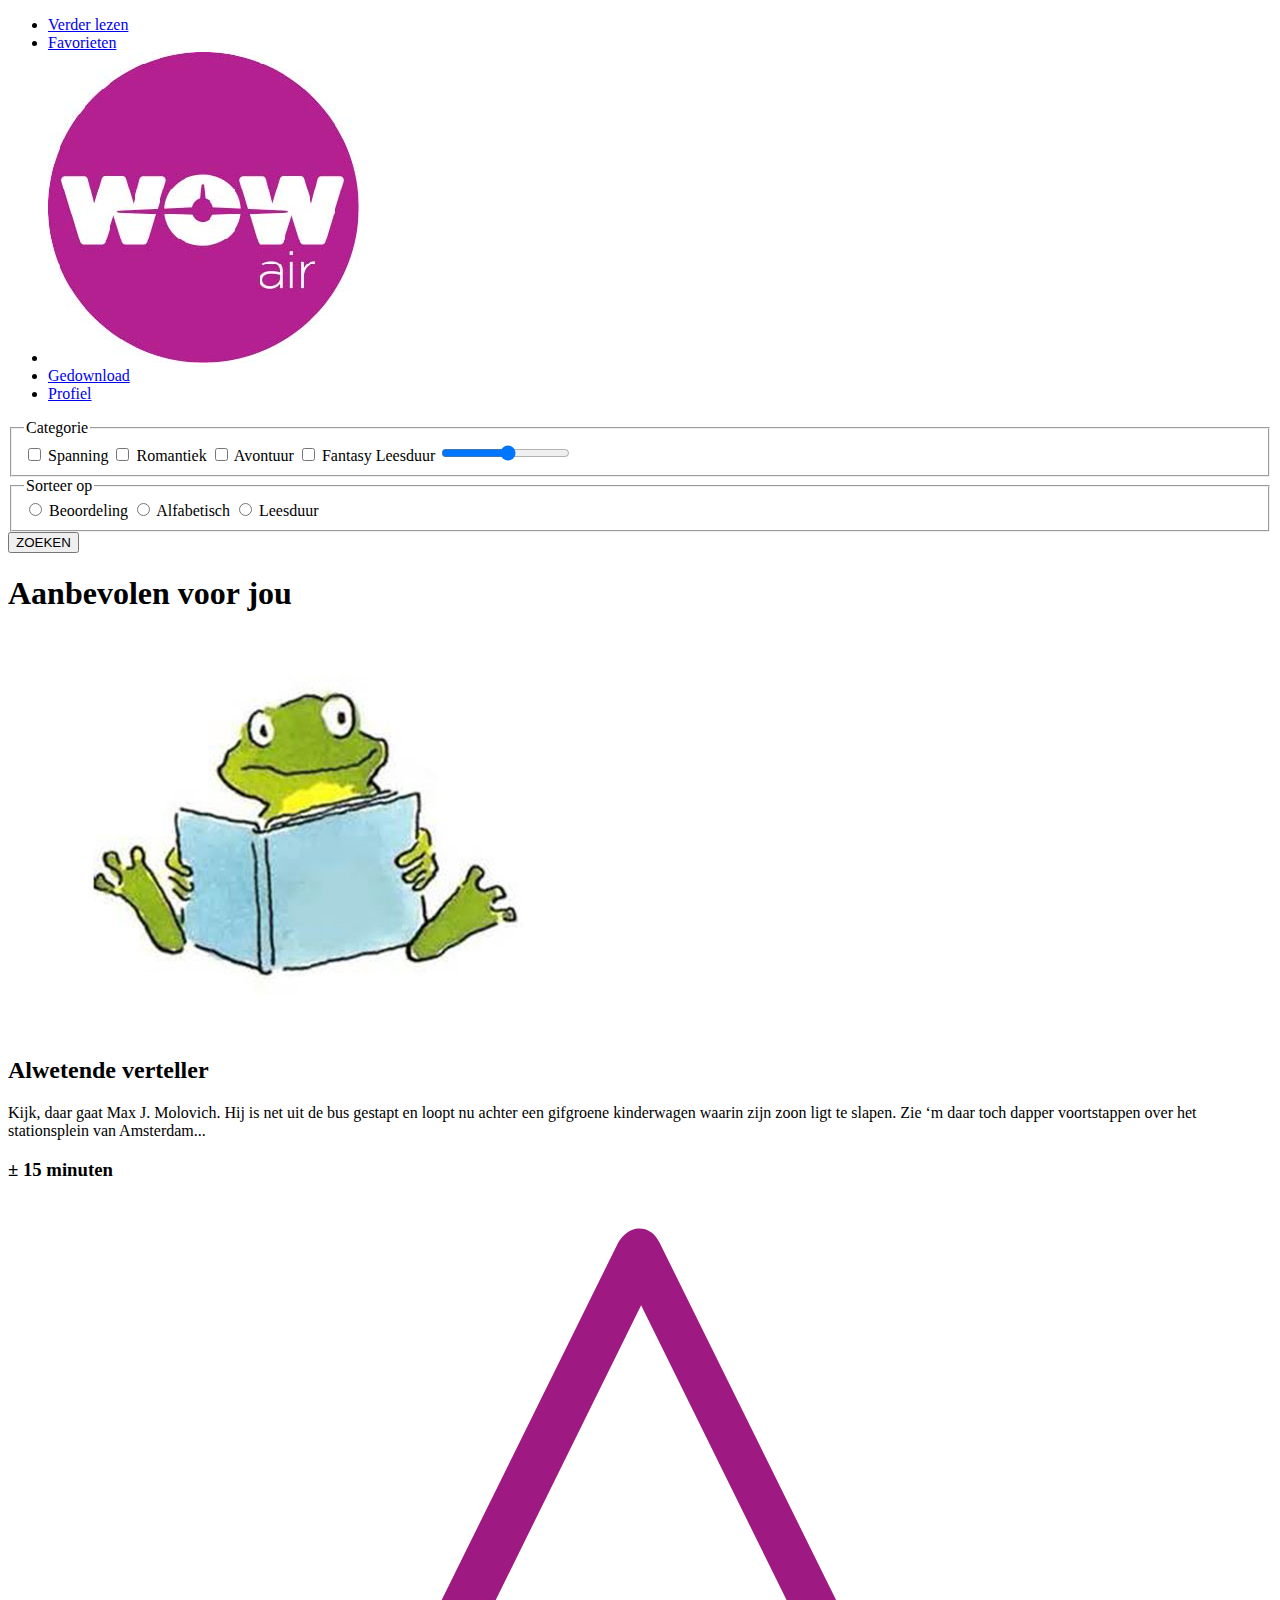
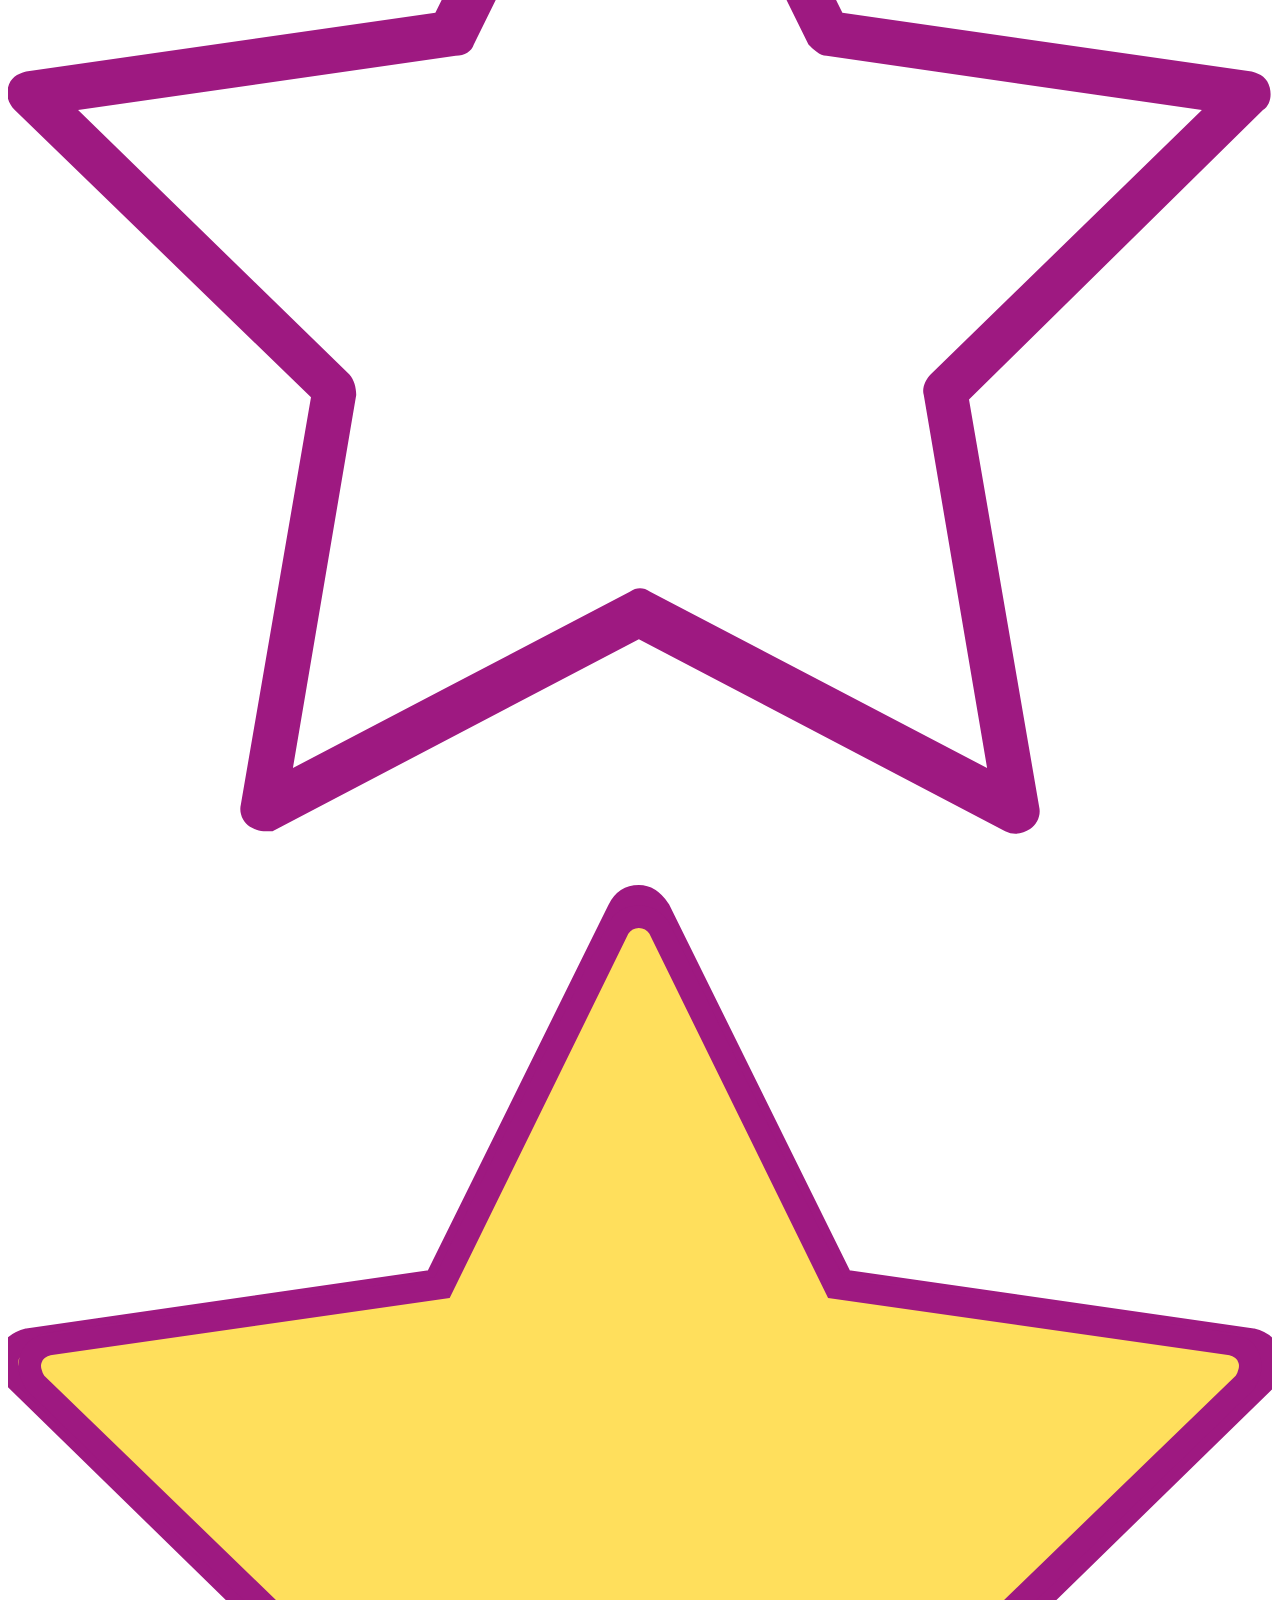
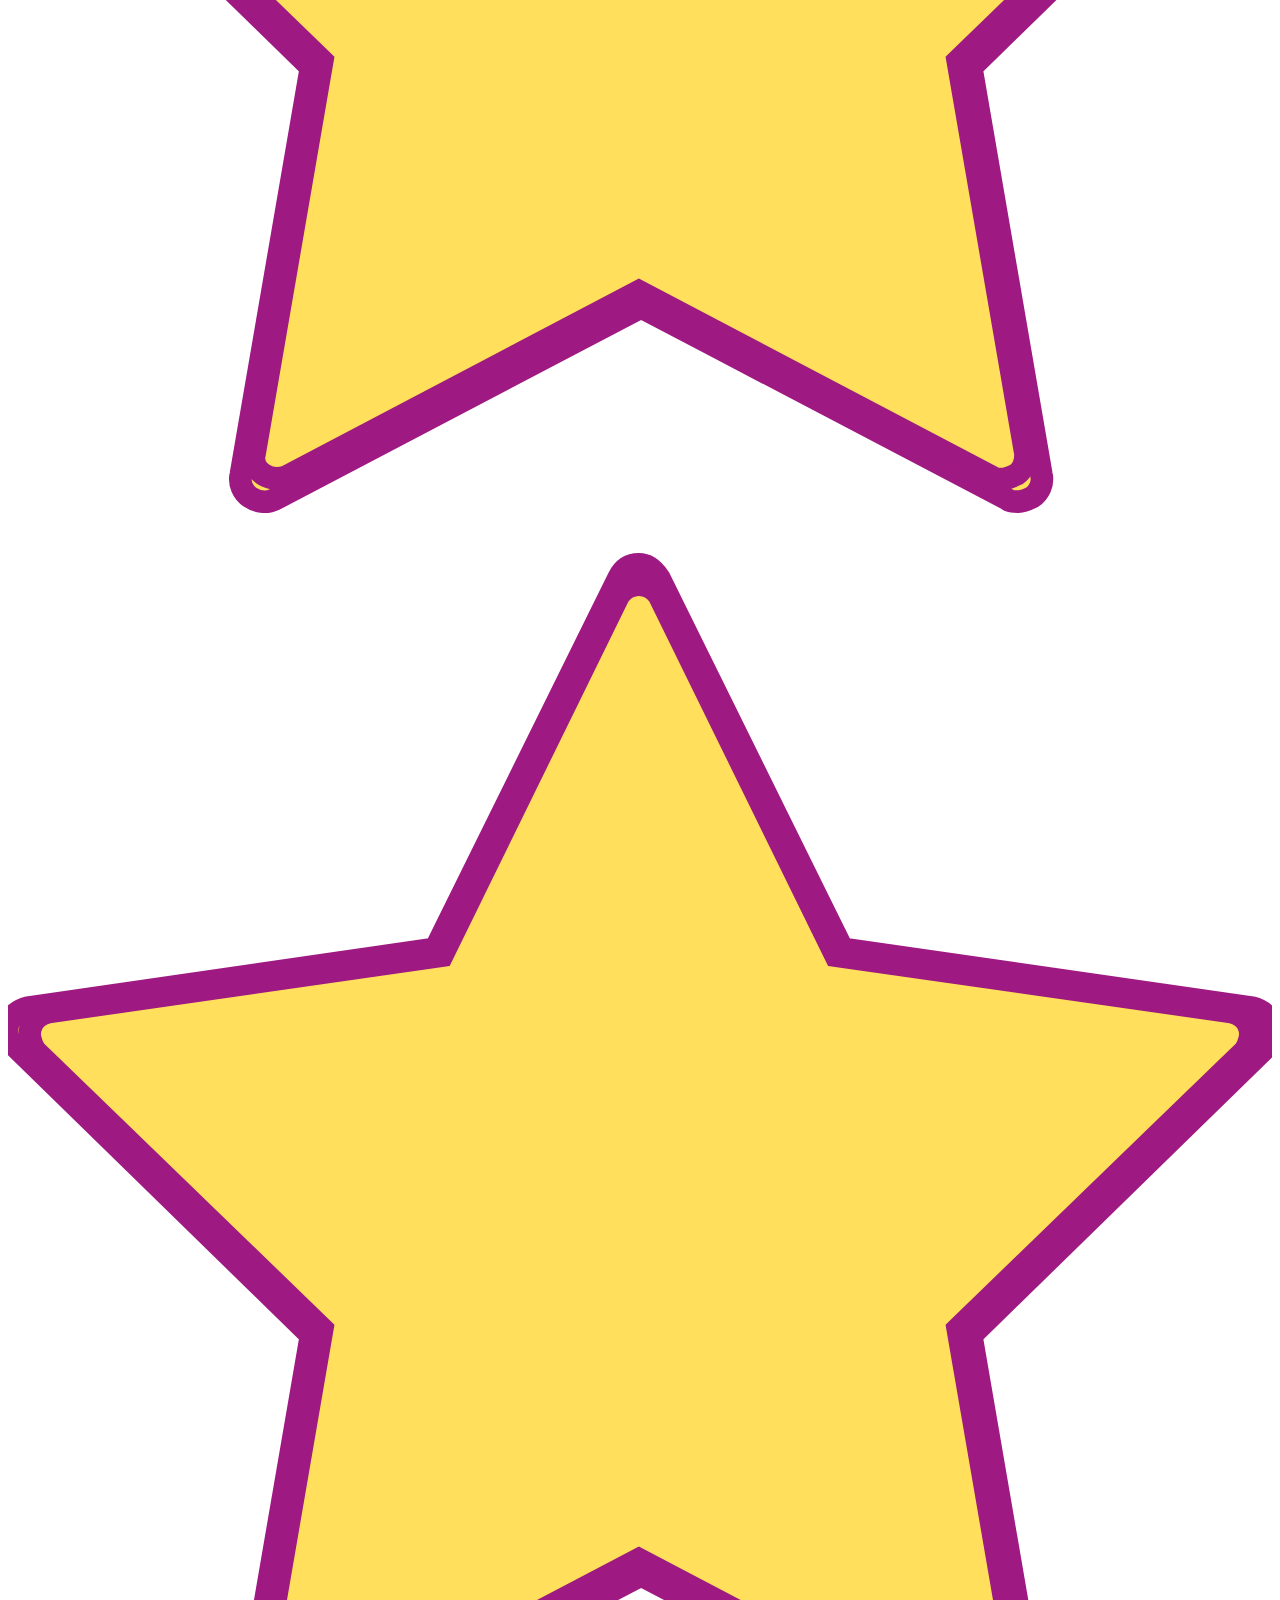
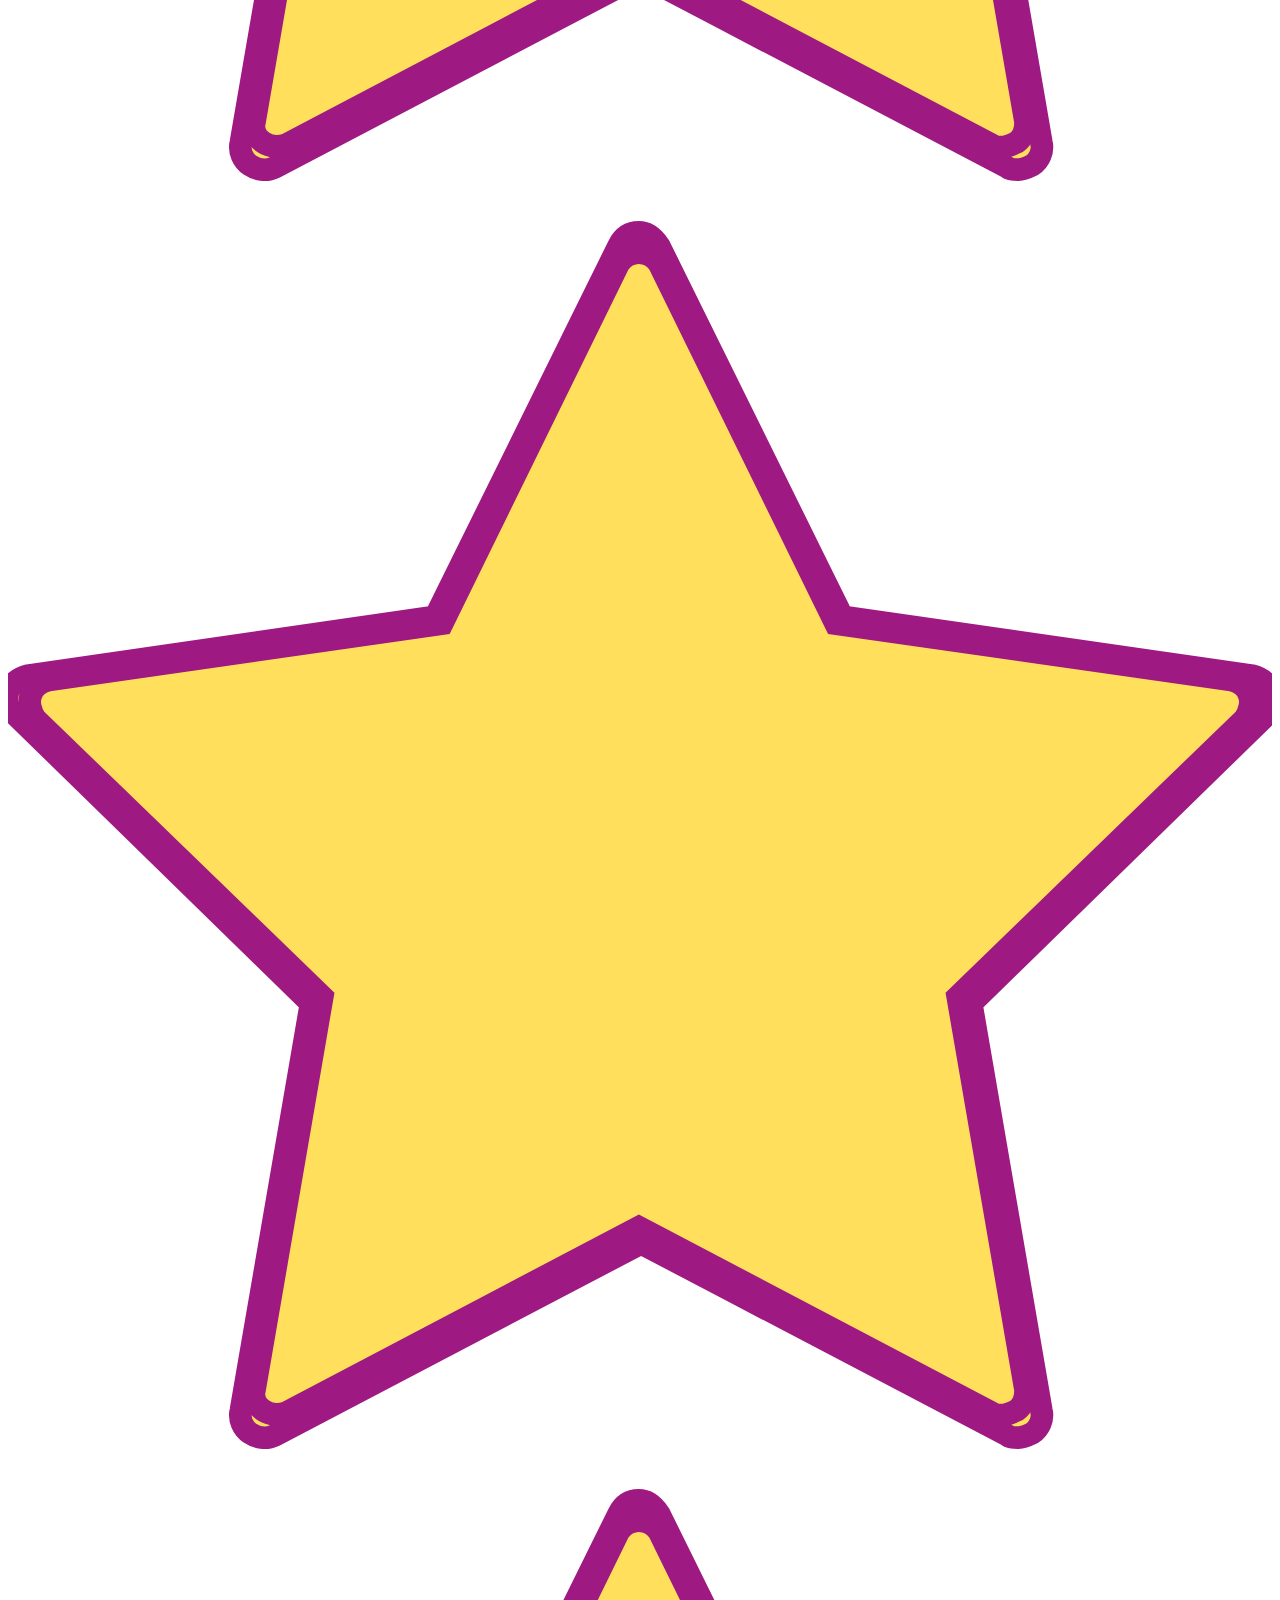
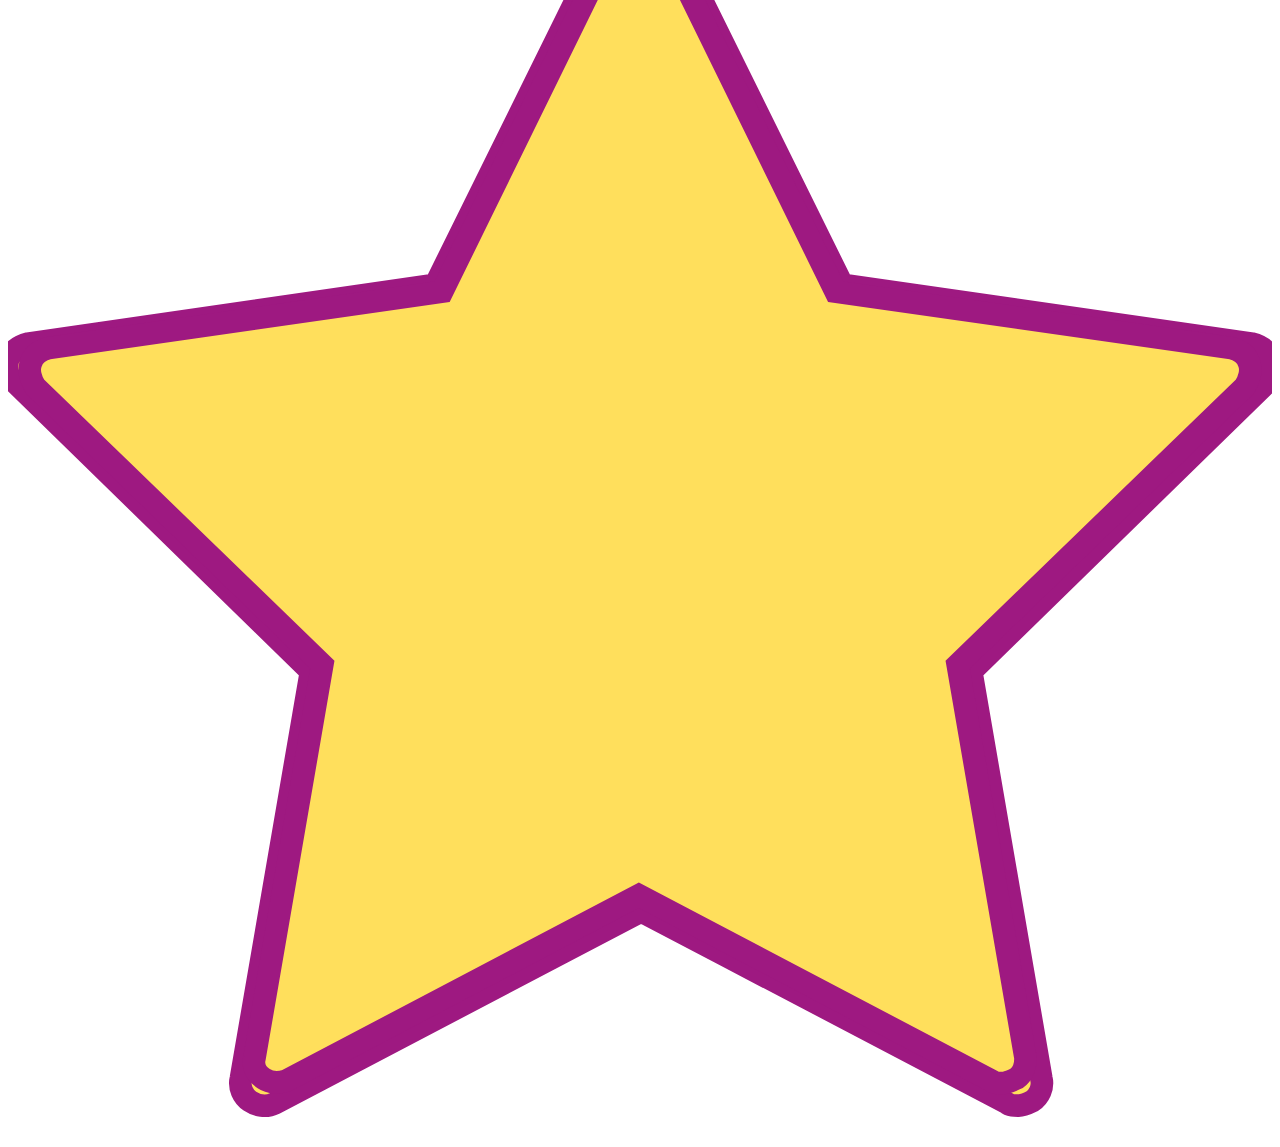
==== index.html @ f82dbcc5 "eerste versie website" ====
<!DOCTYPE html>
<html lang="en">

<head>
    <meta charset="UTF-8">
    <meta name="viewport" content="width=device-width, initial-scale=1">
    <title>Verhalen op reis</title>
    <link rel="stylesheet" href="css/style2.css" type="text/css">
</head>

<body>
    <header>
        <nav>
            <ul>

                <li>
                    <a href="#">Verder lezen</a>
                </li>
                <li>
                    <a href="#">Favorieten</a>
                </li>
                <li>
                    <a href="home.html">
                        <img id='logo' src="afbeeldingen/WOW_logo_RGB.jpg" alt="logo wow air">
                    </a>
                </li>
                <li>
                    <a href="#">Gedownload</a>
                </li>
                <li>
                    <a href="#">Profiel</a>
                </li>
            </ul>
            <!--            <form action="#" id="zoek">-->
            <!--                <input type="search" name="search">-->
            <!--                <input type="submit" value="Zoeken">-->
            <!--            </form>-->
        </nav>
    </header>

    <form action="#">
        <!--    hier moet het filterding komen-->
        <fieldset>
            <legend>Categorie</legend>
            <label for="spanning">
              <input type="checkbox" name="categorie" id="spanning" value="Spanning">
               Spanning
            </label>
            <label for="romantiek">
               <input type="checkbox" name="categorie" id="romantiek" value="Romantiek">
               Romantiek
            </label>
            <label for="avontuur">
               <input type="checkbox" name="categorie" id="avontuur" value="Avontuur">
               Avontuur
            </label>
            <label for="fantasy">
               <input type="checkbox" name="categorie" id="fantasy" value="Fantasy">
               Fantasy
            </label>
            <label for="leesduurF" id="slider">Leesduur
                  <input type="range" id="leesduurF" name="volume"
         min="3" max="30">
            </label>
            <!--           ik wil hier een sleep balkje om een tijd aan te kunnen gevenmet minimale en maximale tekst er onder-->
        </fieldset>

        <fieldset id="sorteer">
            <legend>Sorteer op</legend>

            <label for="beoordeling">
            <input type="radio" name="sorteer" id="beoordeling" value="Beoordeling">
            Beoordeling
            </label>


            <label for="alfabetisch">
            <input type="radio" name="sorteer" id="alfabetisch" value="Alfabetisch">
            Alfabetisch
            </label>


            <label for="leesduurS">
            <input type="radio" name="sorteer" id="leesduurS" value="Leesduur">
            Leesduur
            </label>


        </fieldset>
        <button type="submit">ZOEKEN</button>

    </form>

    <section>
        <h1>Aanbevolen voor jou</h1>
        <article>
            <img class="artikel" src="afbeeldingen/lezen.jpg" alt="verhaal bij tekst">
            <h2>Alwetende verteller</h2>
            <p>Kijk, daar gaat Max J. Molovich. Hij is net uit de bus gestapt en loopt nu achter een gifgroene kinderwagen waarin zijn zoon ligt te slapen. Zie ‘m daar toch dapper voortstappen over het stationsplein van Amsterdam...
            </p>
            <h3>± 15 minuten</h3>
            <img class="vijf" src="icons/star%20(2).svg" alt="lege ster">
            <img class="ster" src="icons/star%20(1).svg" alt="vol ster">
            <img class="ster" src="icons/star%20(1).svg" alt="vol ster">
            <img class="ster" src="icons/star%20(1).svg" alt="vol ster">
            <img class="ster" src="icons/star%20(1).svg" alt="vol ster">

        </article>


    </section>


</body>

</html>
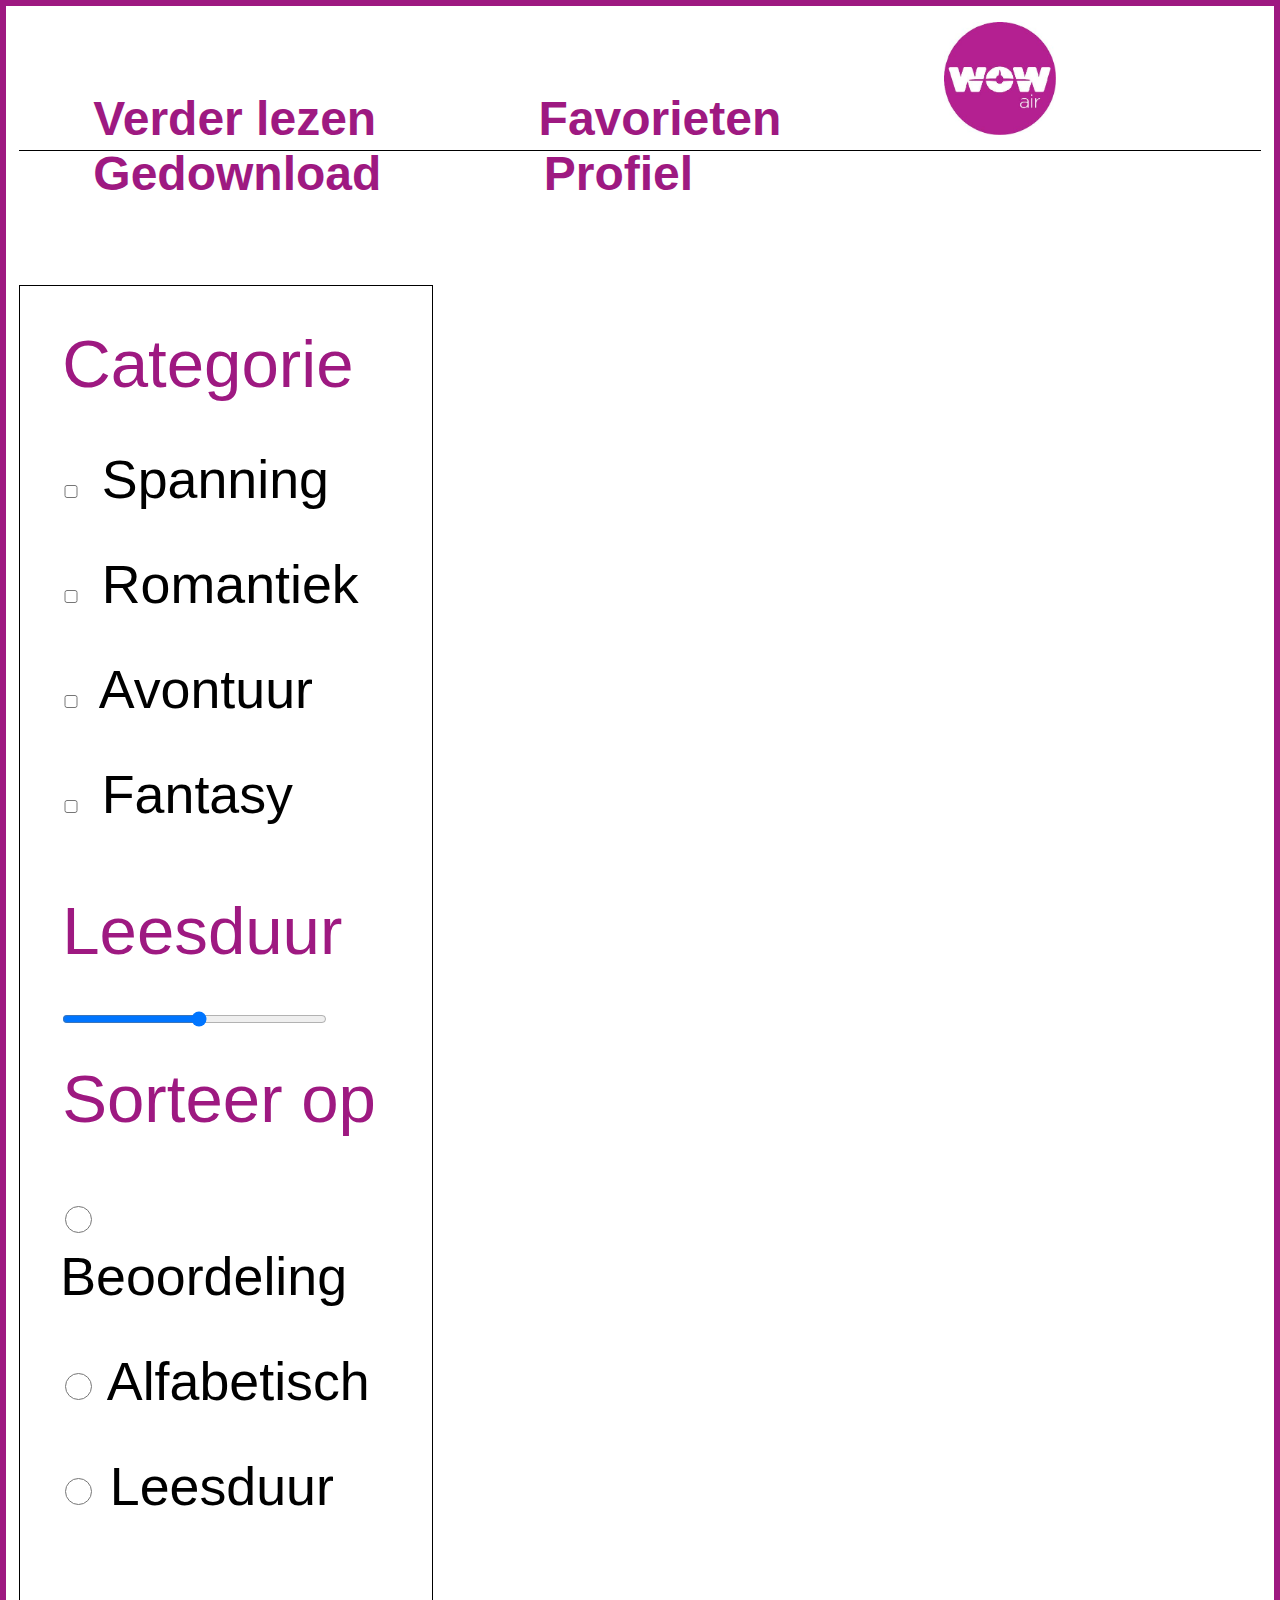
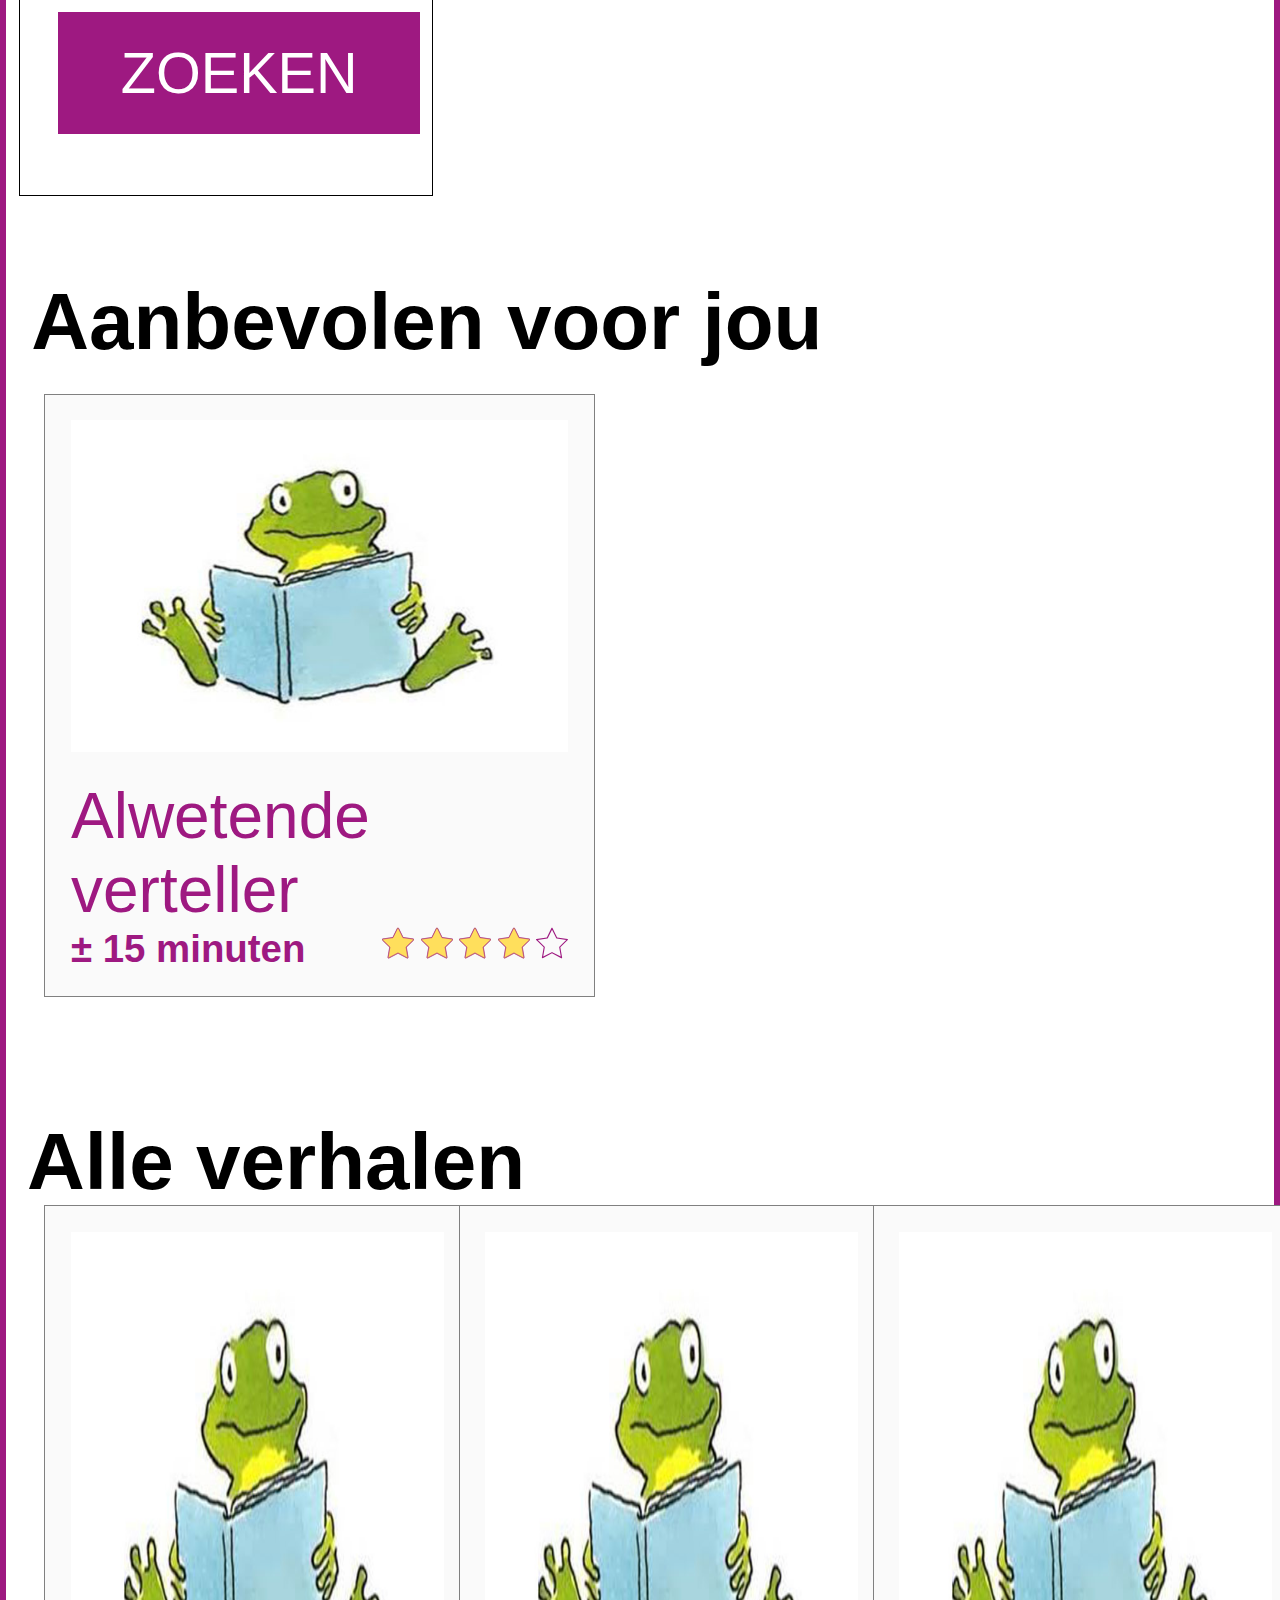
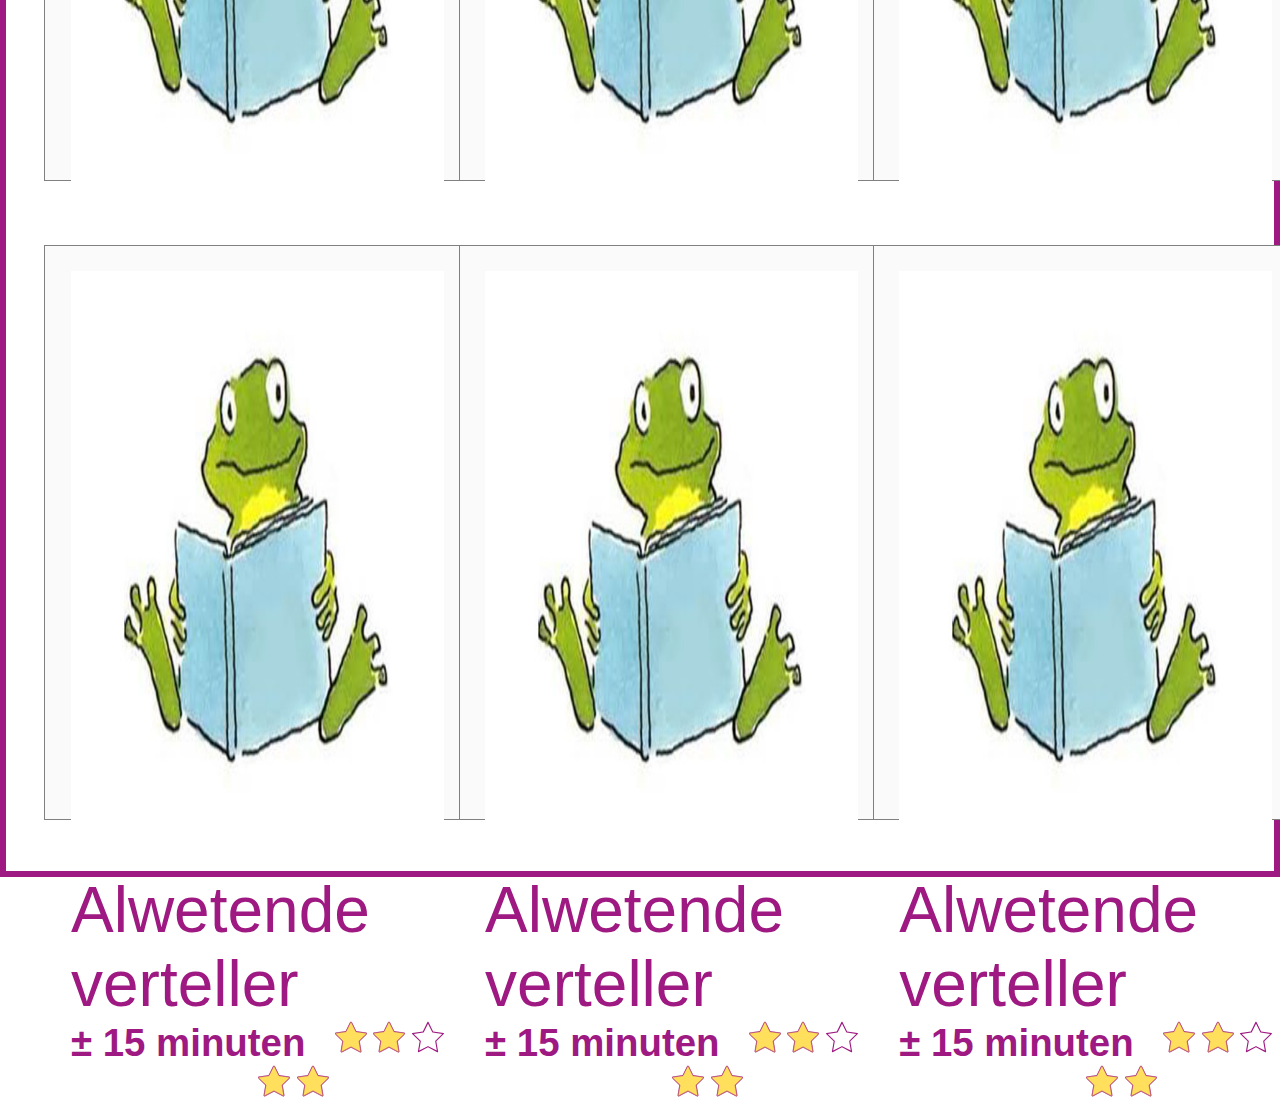
==== commit 66e06b0d: "hele css en html af" ====
--- a/index.html
+++ b/index.html
@@ -5,11 +5,12 @@
     <meta charset="UTF-8">
     <meta name="viewport" content="width=device-width, initial-scale=1">
     <title>Verhalen op reis</title>
-    <link rel="stylesheet" href="css/style2.css" type="text/css">
+    <link rel="stylesheet" href="css/style.css" type="text/css">
 </head>
 
 <body>
     <header>
+       <h1>Verhalen voor op reis</h1>
         <nav>
             <ul>
 
@@ -20,9 +21,9 @@
                     <a href="#">Favorieten</a>
                 </li>
                 <li>
-                    <a href="home.html">
+<!--                    <a href="home.html">-->
                         <img id='logo' src="afbeeldingen/WOW_logo_RGB.jpg" alt="logo wow air">
-                    </a>
+<!--                    </a>-->
                 </li>
                 <li>
                     <a href="#">Gedownload</a>
@@ -58,11 +59,13 @@
                <input type="checkbox" name="categorie" id="fantasy" value="Fantasy">
                Fantasy
             </label>
-            <label for="leesduurF" id="slider">Leesduur
+            <legend>Leesduur</legend>
+
+            <label for="leesduurF" id="slider">leesduur
                   <input type="range" id="leesduurF" name="volume"
          min="3" max="30">
             </label>
-            <!--           ik wil hier een sleep balkje om een tijd aan te kunnen gevenmet minimale en maximale tekst er onder-->
+            <!--           ik wil hier een sleep balkje om een tijd aan te kunnen geven met minimale en maximale tekst er onder-->
         </fieldset>
 
         <fieldset id="sorteer">
@@ -91,25 +94,197 @@
 
     </form>
 
-    <section>
-        <h1>Aanbevolen voor jou</h1>
-        <article>
-            <img class="artikel" src="afbeeldingen/lezen.jpg" alt="verhaal bij tekst">
-            <h2>Alwetende verteller</h2>
-            <p>Kijk, daar gaat Max J. Molovich. Hij is net uit de bus gestapt en loopt nu achter een gifgroene kinderwagen waarin zijn zoon ligt te slapen. Zie ‘m daar toch dapper voortstappen over het stationsplein van Amsterdam...
-            </p>
-            <h3>± 15 minuten</h3>
-            <img class="vijf" src="icons/star%20(2).svg" alt="lege ster">
-            <img class="ster" src="icons/star%20(1).svg" alt="vol ster">
-            <img class="ster" src="icons/star%20(1).svg" alt="vol ster">
-            <img class="ster" src="icons/star%20(1).svg" alt="vol ster">
-            <img class="ster" src="icons/star%20(1).svg" alt="vol ster">
-
+    <section id="recommended">
+        <h2>Aanbevolen voor jou</h2>
+
+        <article id="nul">
+               <a href="verhaalpagina.html">
+                <img class="artikel" src="afbeeldingen/lezen.jpg" alt="verhaal bij tekst">
+                <h3>Alwetende verteller</h3>
+
+
+            <p>Kijk, daar gaat Max J. Molovich. Hij is net uit de bus gestapt en loopt nu achter een gifgroene kinderwagen waarin zijn zoon ligt te slapen. Zie ‘m daar toch dapper voortstappen over het stationsplein van Amsterdam...</p>
+
+
+            <footer>
+                <h4>± 15 minuten</h4>
+
+                <img class="vijf" src="icons/star%20(2).svg" alt="lege ster">
+                <img class="ster" src="icons/star%20(1).svg" alt="vol ster">
+                <img class="ster" src="icons/star%20(1).svg" alt="vol ster">
+                <img class="ster" src="icons/star%20(1).svg" alt="vol ster">
+                <img class="ster" src="icons/star%20(1).svg" alt="vol ster">
+            </footer>
+            </a>
         </article>
 
 
     </section>
 
+    <main id="all-stories">
+       <h2 id="alle verhalen">Alle verhalen</h2>
+        <article id="een">
+            <img class="artikel" src="afbeeldingen/lezen.jpg" alt="verhaal bij tekst">
+                <h3>Alwetende verteller</h3>
+
+
+            <p>Kijk, daar gaat Max J. Molovich. Hij is net uit de bus gestapt en loopt nu achter een gifgroene kinderwagen waarin zijn zoon ligt te slapen. Zie ‘m daar toch dapper voortstappen over het stationsplein van Amsterdam...</p>
+
+
+            <footer>
+                <h4>± 15 minuten</h4>
+
+                <!--
+                <ul>
+                    <li><a href="">1</a></li>
+                    <li><a href="">2</a></li>
+                    <li><a href="">3</a></li>
+                    <li><a href="">4</a></li>
+                    <li><a href="">5</a></li>
+                </ul>
+                -->
+
+                <img class="vijf" src="icons/star%20(2).svg" alt="lege ster">
+                <img class="ster" src="icons/star%20(1).svg" alt="vol ster">
+                <img class="ster" src="icons/star%20(1).svg" alt="vol ster">
+                <img class="ster" src="icons/star%20(1).svg" alt="vol ster">
+                <img class="ster" src="icons/star%20(1).svg" alt="vol ster">
+            </footer>
+        </article>
+        <article id="twee">
+            <img class="artikel" src="afbeeldingen/lezen.jpg" alt="verhaal bij tekst">
+                <h3>Alwetende verteller</h3>
+
+
+            <p>Kijk, daar gaat Max J. Molovich. Hij is net uit de bus gestapt en loopt nu achter een gifgroene kinderwagen waarin zijn zoon ligt te slapen. Zie ‘m daar toch dapper voortstappen over het stationsplein van Amsterdam...</p>
+
+
+            <footer>
+                <h4>± 15 minuten</h4>
+
+                <!--
+                <ul>
+                    <li><a href="">1</a></li>
+                    <li><a href="">2</a></li>
+                    <li><a href="">3</a></li>
+                    <li><a href="">4</a></li>
+                    <li><a href="">5</a></li>
+                </ul>
+                -->
+
+                <img class="vijf" src="icons/star%20(2).svg" alt="lege ster">
+                <img class="ster" src="icons/star%20(1).svg" alt="vol ster">
+                <img class="ster" src="icons/star%20(1).svg" alt="vol ster">
+                <img class="ster" src="icons/star%20(1).svg" alt="vol ster">
+                <img class="ster" src="icons/star%20(1).svg" alt="vol ster">
+            </footer>
+        </article>
+        <article id="drie">
+            <img class="artikel" src="afbeeldingen/lezen.jpg" alt="verhaal bij tekst">
+                <h3>Alwetende verteller</h3>
+
+
+            <p>Kijk, daar gaat Max J. Molovich. Hij is net uit de bus gestapt en loopt nu achter een gifgroene kinderwagen waarin zijn zoon ligt te slapen. Zie ‘m daar toch dapper voortstappen over het stationsplein van Amsterdam...</p>
+
+
+            <footer>
+                <h4>± 15 minuten</h4>
+
+                <!--
+                <ul>
+                    <li><a href="">1</a></li>
+                    <li><a href="">2</a></li>
+                    <li><a href="">3</a></li>
+                    <li><a href="">4</a></li>
+                    <li><a href="">5</a></li>
+                </ul>
+                -->
+
+                <img class="vijf" src="icons/star%20(2).svg" alt="lege ster">
+                <img class="ster" src="icons/star%20(1).svg" alt="vol ster">
+                <img class="ster" src="icons/star%20(1).svg" alt="vol ster">
+                <img class="ster" src="icons/star%20(1).svg" alt="vol ster">
+                <img class="ster" src="icons/star%20(1).svg" alt="vol ster">
+            </footer>
+        </article>
+        <article id="vier">
+            <img class="artikel" src="afbeeldingen/lezen.jpg" alt="verhaal bij tekst">
+                <h3>Alwetende verteller</h3>
+
+
+            <p>Kijk, daar gaat Max J. Molovich. Hij is net uit de bus gestapt en loopt nu achter een gifgroene kinderwagen waarin zijn zoon ligt te slapen. Zie ‘m daar toch dapper voortstappen over het stationsplein van Amsterdam...</p>
+
+
+            <footer>
+                <h4>± 15 minuten</h4>
+
+                <!--
+                <ul>
+                    <li><a href="">1</a></li>
+                    <li><a href="">2</a></li>
+                    <li><a href="">3</a></li>
+                    <li><a href="">4</a></li>
+                    <li><a href="">5</a></li>
+                </ul>
+                -->
+
+                <img class="vijf" src="icons/star%20(2).svg" alt="lege ster">
+                <img class="ster" src="icons/star%20(1).svg" alt="vol ster">
+                <img class="ster" src="icons/star%20(1).svg" alt="vol ster">
+                <img class="ster" src="icons/star%20(1).svg" alt="vol ster">
+                <img class="ster" src="icons/star%20(1).svg" alt="vol ster">
+            </footer>
+        </article>
+        <article id="vijf">
+            <img class="artikel" src="afbeeldingen/lezen.jpg" alt="verhaal bij tekst">
+                <h3>Alwetende verteller</h3>
+
+
+            <p>Kijk, daar gaat Max J. Molovich. Hij is net uit de bus gestapt en loopt nu achter een gifgroene kinderwagen waarin zijn zoon ligt te slapen. Zie ‘m daar toch dapper voortstappen over het stationsplein van Amsterdam...</p>
+
+
+            <footer>
+                <h4>± 15 minuten</h4>
+
+                <!--
+                <ul>
+                    <li><a href="">1</a></li>
+                    <li><a href="">2</a></li>
+                    <li><a href="">3</a></li>
+                    <li><a href="">4</a></li>
+                    <li><a href="">5</a></li>
+                </ul>
+                -->
+
+                <img class="vijf" src="icons/star%20(2).svg" alt="lege ster">
+                <img class="ster" src="icons/star%20(1).svg" alt="vol ster">
+                <img class="ster" src="icons/star%20(1).svg" alt="vol ster">
+                <img class="ster" src="icons/star%20(1).svg" alt="vol ster">
+                <img class="ster" src="icons/star%20(1).svg" alt="vol ster">
+            </footer>
+        </article>
+        <article id="zes">
+            <img class="artikel" src="afbeeldingen/lezen.jpg" alt="verhaal bij tekst">
+                <h3>Alwetende verteller</h3>
+
+
+            <p>Kijk, daar gaat Max J. Molovich. Hij is net uit de bus gestapt en loopt nu achter een gifgroene kinderwagen waarin zijn zoon ligt te slapen. Zie ‘m daar toch dapper voortstappen over het stationsplein van Amsterdam...</p>
+
+
+            <footer>
+                <h4>± 15 minuten</h4>
+
+                <img class="vijf" src="icons/star%20(2).svg" alt="lege ster">
+                <img class="ster" src="icons/star%20(1).svg" alt="vol ster">
+                <img class="ster" src="icons/star%20(1).svg" alt="vol ster">
+                <img class="ster" src="icons/star%20(1).svg" alt="vol ster">
+                <img class="ster" src="icons/star%20(1).svg" alt="vol ster">
+            </footer>
+        </article>
+
+<!--        <button>Meer verhalen</button>-->
+    </main>
+
 
 </body>
 
--- a/css/style.css
+++ b/css/style.css
@@ -0,0 +1,647 @@
+body {
+    max-width: 100%;
+    margin: 0;
+    border: 6px solid #9E1981;
+    padding: 0.8em;
+    padding-top: 0;
+    font-family: sans-serif;
+    font-size: 1em;
+}
+
+/*header*/
+
+header {
+    /*    position: fixed;*/
+    width: 100%;
+    height: 2.8em;
+    border-bottom: 1px solid black;
+    padding: 0;
+    margin: 0;
+    display: flex;
+    padding-bottom: 0.5em;
+}
+
+img[alt="terug"] {
+    margin: 0.8em 0;
+    padding: 0;
+    float: right;
+    height: 1.6em;
+    width: 1em;
+}
+
+nav {
+    width: 100%;
+    font-size: 0.7em;
+}
+
+ul {
+    padding: 0;
+}
+
+li {
+    display: inline;
+    text-decoration: none;
+    margin: 2% 2% 5% 2%;
+    list-style: none;
+}
+
+a {
+    color: black;
+    text-decoration: none;
+    list-style: none;
+    padding: 0;
+}
+
+a[href="index.html"] {
+    margin-left: 0;
+    padding-left: 0;
+    width: 2em;
+}
+
+img {
+    width: 10%;
+}
+
+/*Formulier*/
+
+form {
+    width: 90%;
+    padding: 5%;
+    border: 1px solid black;
+    margin: auto;
+    margin-top: 2em;
+}
+
+fieldset {
+    /*    border: 1px solid black ;*/
+    border: none;
+    padding: 0.3em 0;
+}
+
+legend {
+    font-size: 1.3em;
+    margin-bottom: 0.3em;
+}
+
+
+[type="checkbox"] {
+    margin-right: 0.7em;
+    padding: 1em;
+}
+
+label {
+    display: block;
+    margin-bottom: 0.8em;
+    cursor: pointer;
+    font-size: 1em;
+    transition: 250ms;
+}
+
+label:hover,
+label:focus {
+    font-weight: bold;
+}
+
+input [type="range"] {
+    margin: 0.1em;
+    display: block;
+    width: 80%;
+}
+
+input#leesduurF {
+    width: 80%;
+    margin-bottom: 2em;
+}
+
+[id="slider"] {
+    font-size: 0;
+    margin-top: 1em;
+}
+
+
+button[type="submit"] {
+    font-size: 1em;
+    color: white;
+    padding: 0.4em 1em;
+    border: 0.1em solid #9E1981;
+    background: #9E1981;
+    transition: all 0.5s;
+    margin: auto;
+}
+
+button:hover,
+button:focus {
+    border: 0.1em solid #9E1981;
+    background: white;
+    color: #9E1981;
+    transition: all 500ms;
+}
+
+/*section*/
+
+article {
+    border: 1px solid grey;
+    width: 90%;
+    font-size: 1em;
+    padding: 5%;
+    margin: auto;
+    background-color: #FAFAFA;
+    margin-bottom: 1.1em;
+}
+
+h1 {
+    font-size: 0em;
+}
+
+h2 {
+    font-size: 1.2em;
+    margin-left: 0;
+    padding-right: auto;
+    font-weight: 600;
+    margin-top: 2em;
+    margin-bottom: 0.3em;
+}
+
+[id="titel"] {
+    width: 100%;
+    margin-left: 0.5em;
+    margin-top: 0.7em;
+    margin-bottom: 0.4em;
+
+}
+
+h3 {
+    font-size: 1.3em;
+    color: #9E1981;
+    margin-bottom: 0;
+    margin-top: 0.3em;
+    font-weight: 500;
+    display: block;
+}
+
+h4 {
+    margin: auto;
+    font-size: 0.8em;
+    font-family: inherit;
+    color: #9E1981;
+    width: 30%;
+    display: inline;
+}
+
+img[class="artikel"] {
+    width: 100%;
+    /*    border: 0.5px solid grey;*/
+}
+
+img[class="vijf"] {
+    float: right;
+    margin: 0 0 0.7em 0.2em;
+    width: 1em;
+}
+
+img[class="ster"] {
+    float: right;
+    margin: 0 0 0.7em 0.2em;
+    width: 1em;
+}
+
+p {
+    font-size: 0.8em;
+    margin-top: 0;
+}
+
+/*mobiel verhaal*/
+
+img[alt="mobileverhaal"] {
+    width: 80%;
+    margin: 0.9em 2em;
+}
+
+img[alt="desktopverhaal"] {
+    width: 0;
+}
+
+img[alt="tabletverhaal"] {
+    width: 0;
+}
+
+/*tablet*/
+
+@media (min-width: 30em) {
+
+    body {
+        width: auto;
+    }
+    /*    alle artikelen in een grid gooien*/
+    main {
+        width: 100%;
+        display: grid;
+        grid-template-columns: 1fr 1fr 1fr 1fr;
+        grid-template-rows: 4em 1fr 1fr 1fr;
+    }
+
+    [id="nul"] {
+        width: 45%;
+    }
+    [id="een"] {
+        grid-column: 1/3;
+        grid-row: 2/2;
+    }
+    [id="twee"] {
+        grid-column: 3/5;
+    }
+    [id="drie"] {
+        grid-column: 1/3;
+    }
+    [id="vier"] {
+        grid-column: 3/5;
+    }
+    [id="vijf"] {
+        grid-column: 1/3;
+    }
+    [id="zes"] {
+        grid-column: 3/5;
+    }
+
+    /*    algemene opmaak*/
+    header {
+        /*    position: fixed;*/
+        width: 100%;
+        height: 6.5em;
+        border-bottom: 1px solid black;
+        padding: 0;
+        padding-top: 0;
+    }
+
+    nav {
+        width: 100%;
+        height: 60%;
+        font-size: 1em;
+    }
+
+    li {
+        margin: 4%;
+    }
+
+    h2 {
+        font-size: 1.2em;
+        margin: 1%;
+        margin-top: 1em;
+        grid-column: 1/5;
+    }
+    [id="titel"] {
+        margin-left: 2em;
+    }
+
+    section > header {
+        height: 3em;
+        margin-bottom: 0.8em;
+    }
+
+    article {
+        width: 90%;
+        border: 1px solid grey;
+        font-size: 1em;
+        padding: 0.5em;
+        margin: 0.5em;
+        background-color: #FAFAFA;
+        margin-bottom: 1em;
+    }
+
+    h3 {
+        font-size: 1.2em;
+    }
+
+    h4 {
+        font-size: 0.8em;
+        margin-top: 1em;
+    }
+
+    p {
+        font-size: 0.8em;
+    }
+    /*Formulier*/
+    form {
+        font-size: 1.2em;
+        width: 45%;
+        padding: 1.2em;
+        margin: auto;
+        margin-top: 2em;
+        margin-left: 0;
+        margin-right: 0;
+        grid-column: 1/2;
+    }
+
+    fieldset {
+        border: none;
+        padding: 0.3em 0;
+    }
+
+    legend {
+        font-size: 1.4em;
+        color: #9E1981;
+        font-weight: 500;
+        margin-bottom: 0.6em;
+        margin-top: 1em;
+    }
+
+    [type="checkbox"] {
+        margin-right: 0.7em;
+        padding: 1em;
+    }
+
+    label {
+        display: block;
+        margin-bottom: 0.8em;
+        cursor: pointer;
+        font-size: 1em;
+        transition: 250ms;
+    }
+
+    label:hover,
+    label:focus {
+        font-weight: bold;
+    }
+
+    input [type="range"] {
+        margin: 0.1em;
+        display: block;
+        width: 100%;
+        margin-bottom: 2em;
+    }
+
+    [id="slider"] {
+        margin-top: 1em;
+        font-size: 0;
+    }
+
+    button[type="submit"] {
+        font-size: 1em;
+        color: white;
+        padding: 0.4em 1em;
+        border: 0.1em solid #9E1981;
+        background: #9E1981;
+        transition: all 0.5s;
+        margin: 0.8em 0 0em 0;
+    }
+
+    button:hover,
+    button:focus {
+        border: 0.1em solid #9E1981;
+        background: white;
+        color: #9E1981;
+        transition: all 500ms;
+    }
+
+    /*tablet verhaal*/
+    img[alt="mobileverhaal"] {
+        width: 0;
+    }
+    img[alt="desktopverhaal"] {
+        width: 0;
+    }
+
+    img[alt="tabletverhaal"] {
+        width: 80%;
+        margin: 0 4.5em;
+    }
+}
+
+/*screen and*/
+
+/*desktop*/
+
+@media (min-width: 900px) {
+
+    /*   poging tot een algemeen grid maken,werkt niet*/
+    /*
+    body {
+        grid-column: repeat(6 1fr);
+    }
+*/
+    /*   alle verhalen in een grid gooien*/
+    main {
+        width: 100%;
+        display: grid;
+        grid-template-columns: 1fr 1fr 1fr;
+        grid-template-rows: 9em 1fr 1fr;
+    }
+    [id="nul"] {
+        width: 40%;
+    }
+    [id="een"] {
+        grid-column: 1/1;
+        grid-row: 2/2;
+    }
+    [id="twee"] {
+        grid-column: 2/2;
+    }
+    [id="drie"] {
+        grid-column: 3/3;
+    }
+    [id="vier"] {
+        grid-column: 1/1;
+    }
+    [id="vijf"] {
+        grid-column: 2/2;
+    }
+    [id="zes"] {
+        grid-column: 3/3;
+    }
+
+
+    /*algemene opmaak*/
+    header {
+        /*    position: fixed;*/
+        width: 100%;
+        height: 8em;
+        border-bottom: 1px solid black;
+        padding: 0;
+        margin: 0;
+        display: flex;
+        padding-top: 1em;
+    }
+
+    nav {
+        width: 100%;
+        height: 80%;
+        font-size: 3em;
+        margin: 0;
+        padding-bottom: 0;
+    }
+
+    ul {
+        padding: 0;
+        margin: 0;
+        height: 100%;
+    }
+
+    li {
+        display: inline;
+        text-decoration: none;
+        margin: 6%;
+        list-style: none;
+        margin-top: 0;
+    }
+
+    a {
+        color: black;
+        text-decoration: none;
+        color: #9E1981;
+        font-weight: 800;
+        list-style: none;
+    }
+        [id="titel"] {
+        margin-left: 2em;
+    }
+
+    section > header {
+        height: 7em;
+        margin-bottom: 1em;
+    }
+    img[alt="terug"] {
+    margin: 1em ;
+    float: left;
+    height: 4em;
+    width: 3em;
+}
+
+    img {
+        height: 110%;
+        width: auto;
+    }
+
+    /*Formulier*/
+    form {
+        font-size: 1.2em;
+        width: 27%;
+        padding: 2em;
+        border: 1px solid black;
+        margin: auto;
+        margin-top: 7em;
+        margin-left: 0;
+        grid-column: 1/2;
+    }
+    [id="recommended"] {
+        grid-column: 3/6;
+    }
+
+    fieldset {
+        border: none;
+        padding: 0.3em 0;
+    }
+
+    legend {
+        font-size: 3.5em;
+        color: #9E1981;
+        font-weight: 500;
+        margin-bottom: 0.6em;
+        margin-top: 1em;
+    }
+
+    [type="checkbox"] {
+        margin-right: 0.7em;
+        padding: 1em;
+        width: 1em;
+        height: 1em;
+    }
+
+    [type="radio"] {
+        width: 2em;
+        height: 2em;
+    }
+
+    label {
+        display: block;
+        margin-bottom: 0.8em;
+        cursor: pointer;
+        font-size: 2.8em;
+        transition: 250ms;
+    }
+
+    label:hover,
+    label:focus {
+        font-weight: bold;
+    }
+
+    input [type="range"] {
+        margin: 0.1em;
+        display: block;
+        width: 8em;
+        height: 4em;
+        margin-bottom: 2em;
+    }
+
+    [id="slider"] {
+        margin-top: 1em;
+        font-size: 0;
+    }
+
+    button[type="submit"] {
+        font-size: 3em;
+        color: white;
+        padding: 0.4em 1em;
+        border: 0.1em solid #9E1981;
+        background: #9E1981;
+        transition: all 0.5s;
+        margin: 0.8em 0 0.4em 0;
+    }
+
+    button:hover,
+    button:focus {
+        border: 0.1em solid #9E1981;
+        background: white;
+        color: #9E1981;
+        transition: all 500ms;
+    }
+
+    h2 {
+        font-size: 5em;
+        margin: 1%;
+        margin-top: 1em;
+    }
+      [id="titel"] {
+        margin-left: 2em;
+        font-size: 3.5em;
+    }
+
+    [id="alle verhalen"] {
+        grid-column: 1/3;
+    }
+
+    article {
+        width: 90%;
+        border: 1px solid grey;
+        font-size: 2em;
+        padding: 0.8em;
+        margin: 0.8em;
+        background-color: #FAFAFA;
+        margin-bottom: 1.2em;
+    }
+
+    h3 {
+        font-size: 2em;
+    }
+
+    h4 {
+        font-size: 1.2em;
+        margin-top: 1em;
+    }
+
+    p {
+        font-size: 0;
+    }
+    /*desktop verhaal*/
+    img[alt="mobileverhaal"] {
+        width: 0;
+    }
+    img[alt="desktopverhaal"] {
+        width: 75%;
+        margin: 0 10%;
+    }
+
+    img[alt="tabletverhaal"] {
+        width: 0;
+
+    }
+}
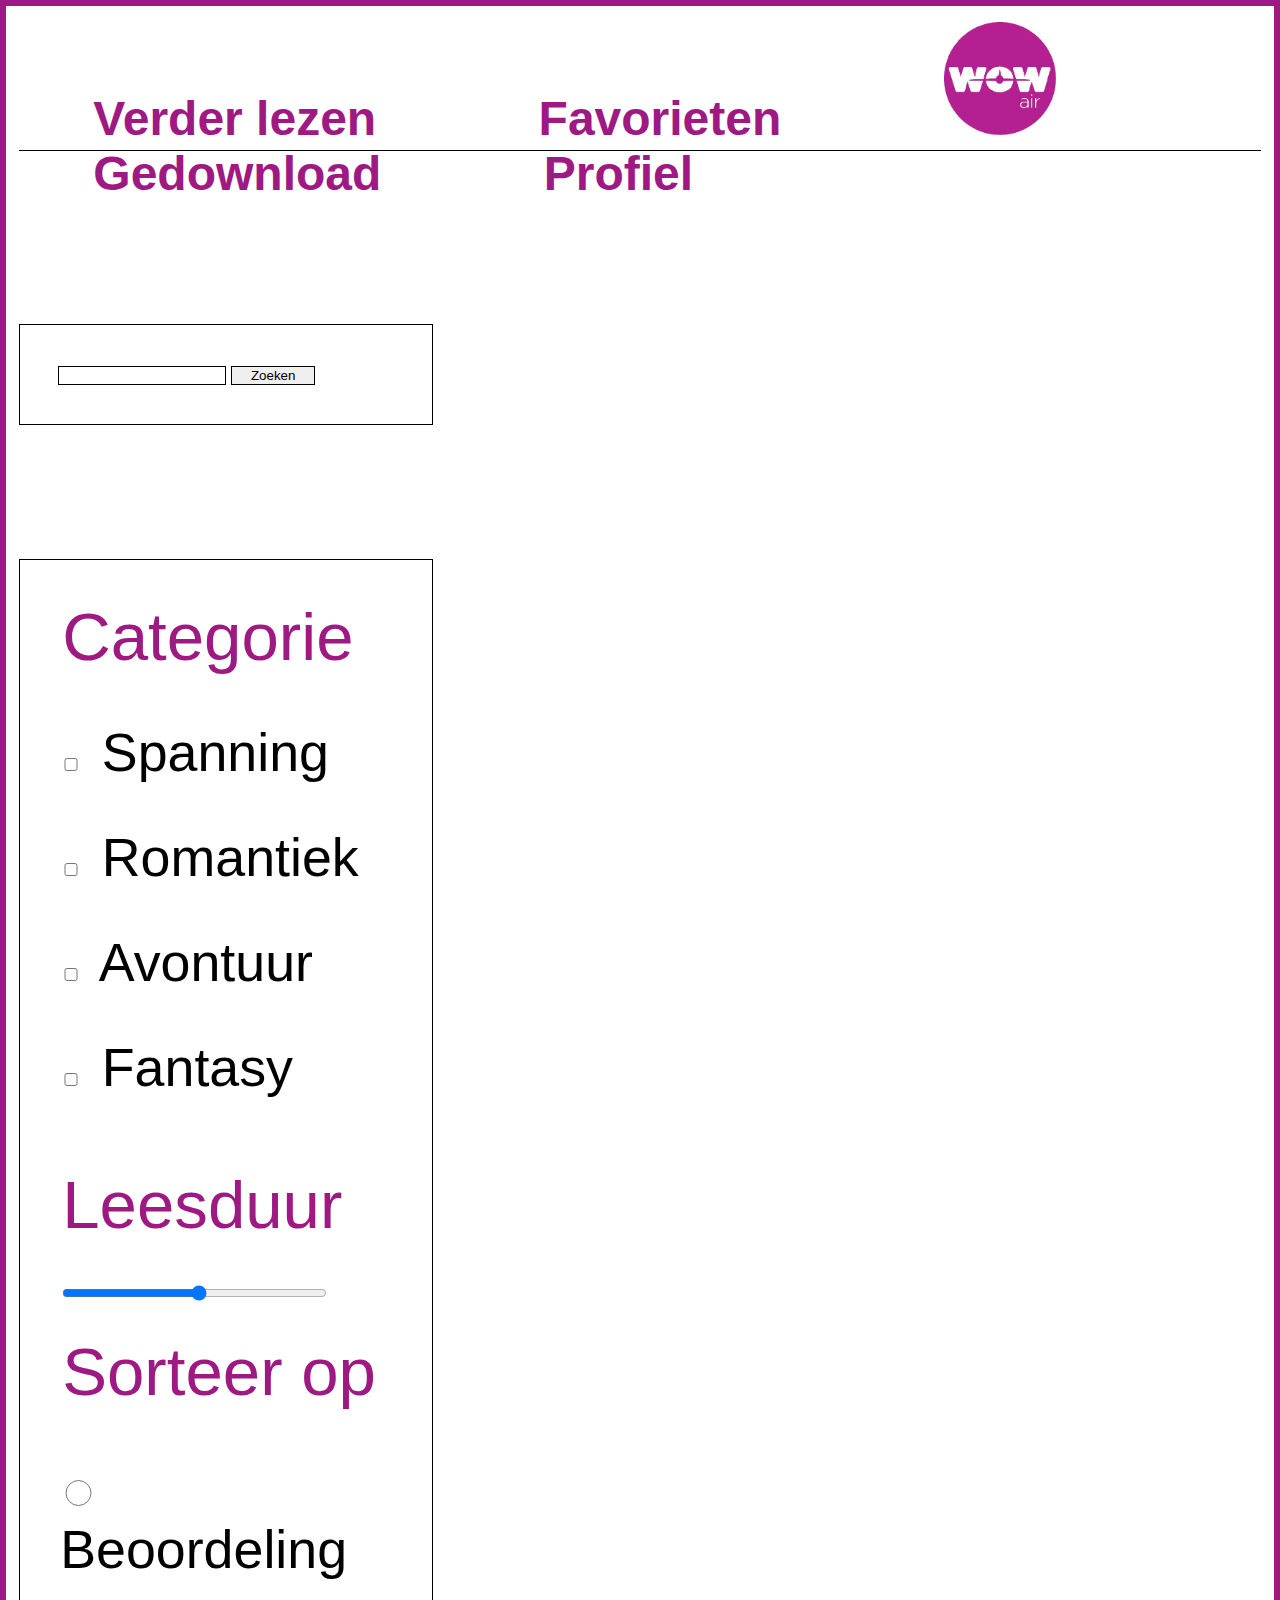
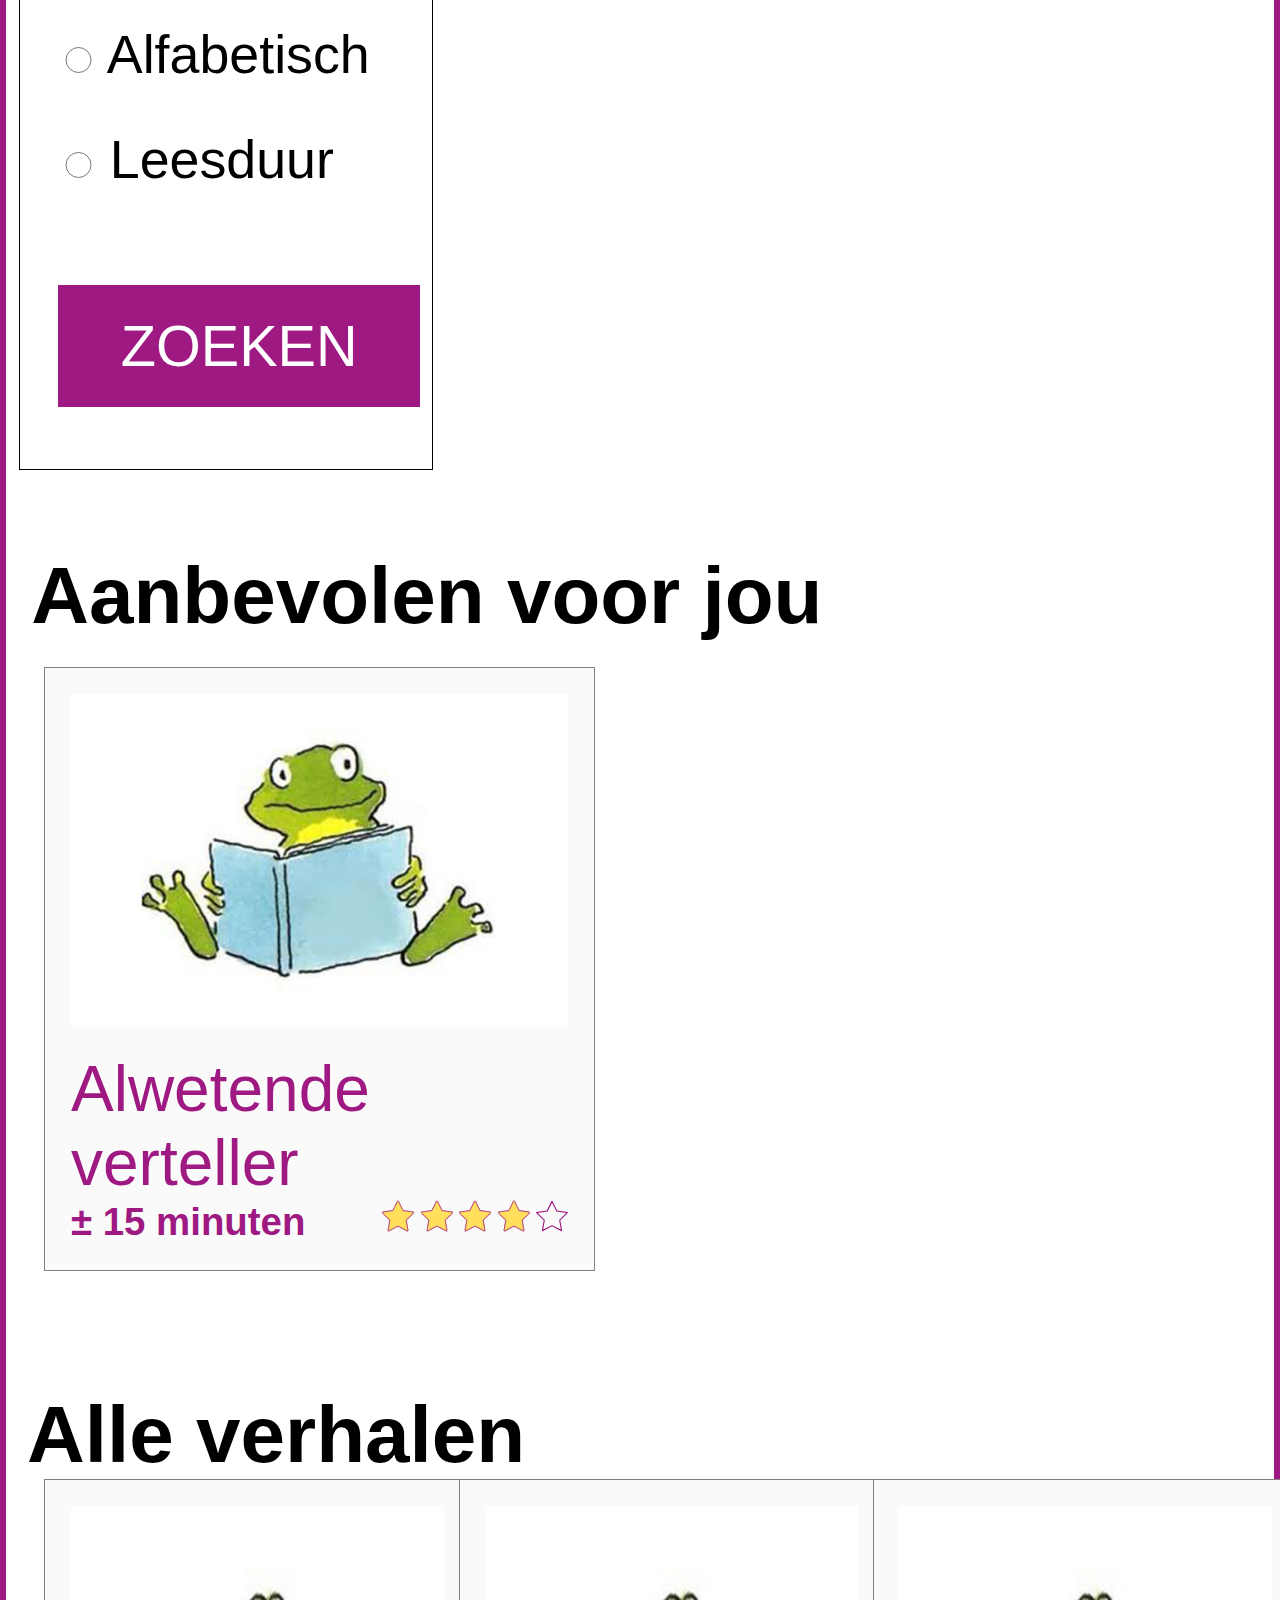
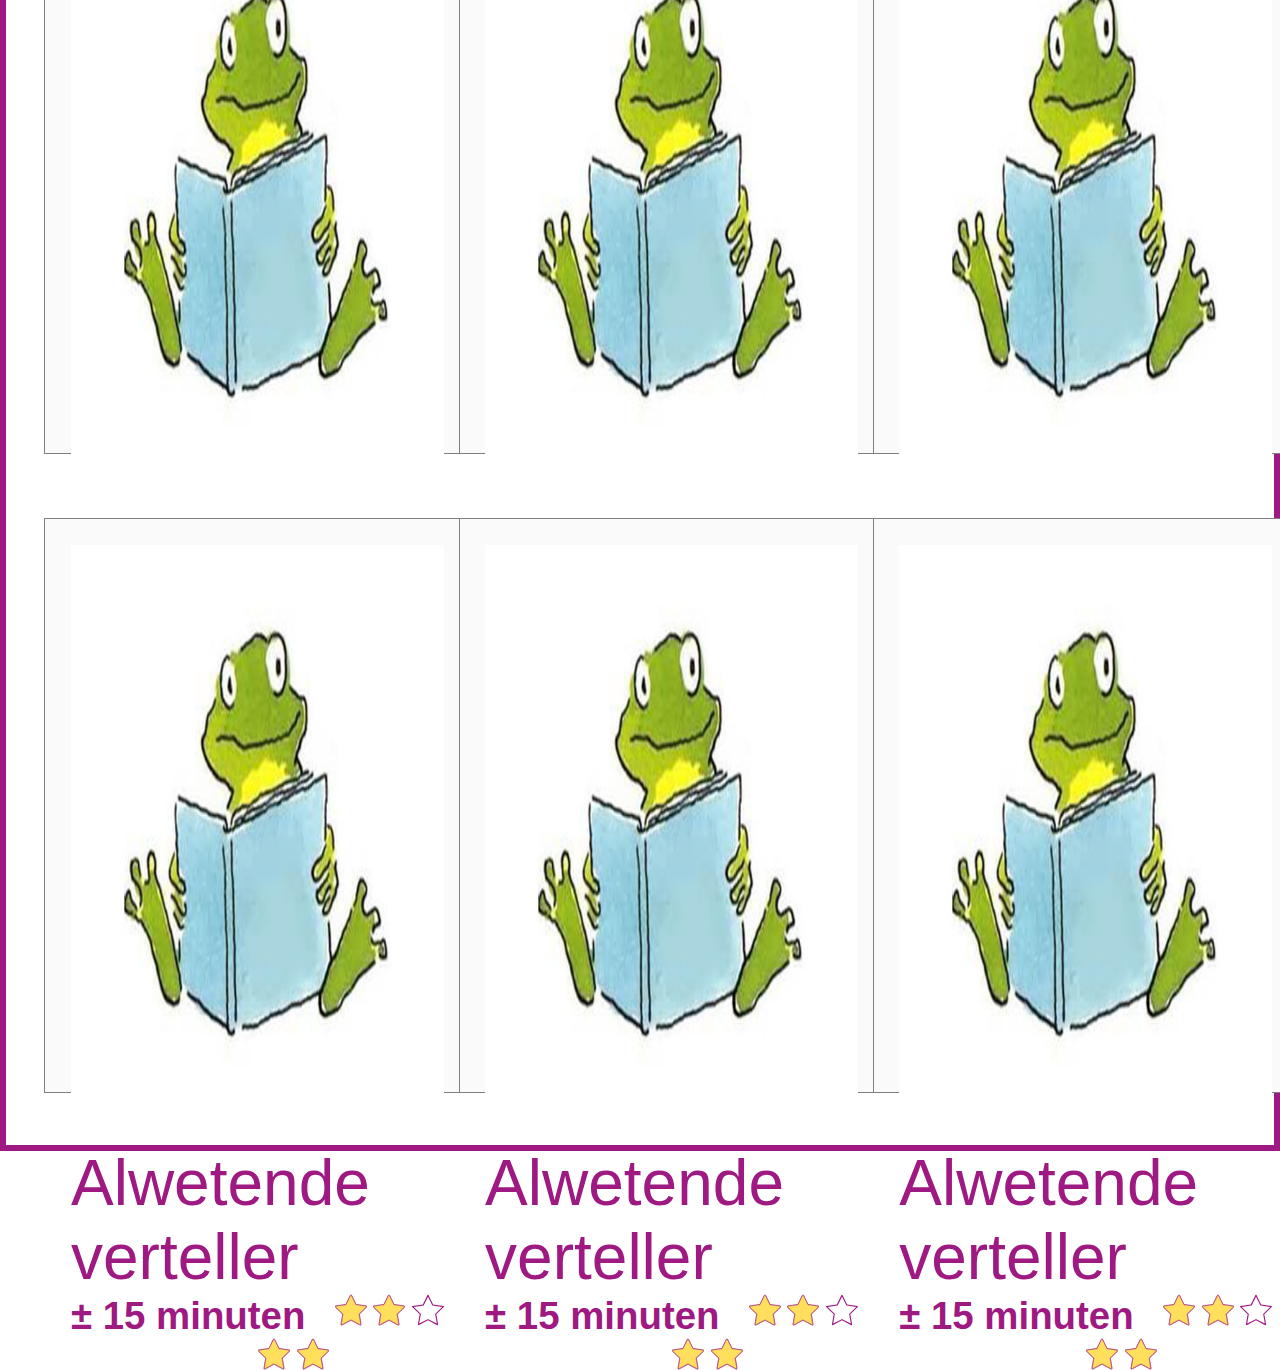
==== commit f039127e: "kleine javascript toegevoegd" ====
--- a/index.html
+++ b/index.html
@@ -6,11 +6,13 @@
     <meta name="viewport" content="width=device-width, initial-scale=1">
     <title>Verhalen op reis</title>
     <link rel="stylesheet" href="css/style.css" type="text/css">
+
 </head>
 
 <body>
+   <script src="JS/javascript.js"></script>
     <header>
-       <h1>Verhalen voor op reis</h1>
+        <h1>Verhalen voor op reis</h1>
         <nav>
             <ul>
 
@@ -21,9 +23,9 @@
                     <a href="#">Favorieten</a>
                 </li>
                 <li>
-<!--                    <a href="home.html">-->
-                        <img id='logo' src="afbeeldingen/WOW_logo_RGB.jpg" alt="logo wow air">
-<!--                    </a>-->
+                    <!--                    <a href="home.html">-->
+                    <img id='logo' src="afbeeldingen/WOW_logo_RGB.jpg" alt="logo wow air">
+                    <!--                    </a>-->
                 </li>
                 <li>
                     <a href="#">Gedownload</a>
@@ -32,13 +34,12 @@
                     <a href="#">Profiel</a>
                 </li>
             </ul>
-            <!--            <form action="#" id="zoek">-->
-            <!--                <input type="search" name="search">-->
-            <!--                <input type="submit" value="Zoeken">-->
-            <!--            </form>-->
         </nav>
     </header>
-
+      <form action="#" id="zoek">
+                <input id="zoekbalk" type="search" name="search" onfocus="changeColor()" onblur="resetColor()">
+                <input id="knop" type="submit" value="Zoeken">
+            </form>
     <form action="#">
         <!--    hier moet het filterding komen-->
         <fieldset>
@@ -98,7 +99,7 @@
         <h2>Aanbevolen voor jou</h2>
 
         <article id="nul">
-               <a href="verhaalpagina.html">
+            <a href="verhaalpagina.html">
                 <img class="artikel" src="afbeeldingen/lezen.jpg" alt="verhaal bij tekst">
                 <h3>Alwetende verteller</h3>
 
@@ -122,10 +123,10 @@
     </section>
 
     <main id="all-stories">
-       <h2 id="alle verhalen">Alle verhalen</h2>
+        <h2 id="alle verhalen">Alle verhalen</h2>
         <article id="een">
             <img class="artikel" src="afbeeldingen/lezen.jpg" alt="verhaal bij tekst">
-                <h3>Alwetende verteller</h3>
+            <h3>Alwetende verteller</h3>
 
 
             <p>Kijk, daar gaat Max J. Molovich. Hij is net uit de bus gestapt en loopt nu achter een gifgroene kinderwagen waarin zijn zoon ligt te slapen. Zie ‘m daar toch dapper voortstappen over het stationsplein van Amsterdam...</p>
@@ -153,7 +154,7 @@
         </article>
         <article id="twee">
             <img class="artikel" src="afbeeldingen/lezen.jpg" alt="verhaal bij tekst">
-                <h3>Alwetende verteller</h3>
+            <h3>Alwetende verteller</h3>
 
 
             <p>Kijk, daar gaat Max J. Molovich. Hij is net uit de bus gestapt en loopt nu achter een gifgroene kinderwagen waarin zijn zoon ligt te slapen. Zie ‘m daar toch dapper voortstappen over het stationsplein van Amsterdam...</p>
@@ -181,7 +182,7 @@
         </article>
         <article id="drie">
             <img class="artikel" src="afbeeldingen/lezen.jpg" alt="verhaal bij tekst">
-                <h3>Alwetende verteller</h3>
+            <h3>Alwetende verteller</h3>
 
 
             <p>Kijk, daar gaat Max J. Molovich. Hij is net uit de bus gestapt en loopt nu achter een gifgroene kinderwagen waarin zijn zoon ligt te slapen. Zie ‘m daar toch dapper voortstappen over het stationsplein van Amsterdam...</p>
@@ -209,7 +210,7 @@
         </article>
         <article id="vier">
             <img class="artikel" src="afbeeldingen/lezen.jpg" alt="verhaal bij tekst">
-                <h3>Alwetende verteller</h3>
+            <h3>Alwetende verteller</h3>
 
 
             <p>Kijk, daar gaat Max J. Molovich. Hij is net uit de bus gestapt en loopt nu achter een gifgroene kinderwagen waarin zijn zoon ligt te slapen. Zie ‘m daar toch dapper voortstappen over het stationsplein van Amsterdam...</p>
@@ -237,7 +238,7 @@
         </article>
         <article id="vijf">
             <img class="artikel" src="afbeeldingen/lezen.jpg" alt="verhaal bij tekst">
-                <h3>Alwetende verteller</h3>
+            <h3>Alwetende verteller</h3>
 
 
             <p>Kijk, daar gaat Max J. Molovich. Hij is net uit de bus gestapt en loopt nu achter een gifgroene kinderwagen waarin zijn zoon ligt te slapen. Zie ‘m daar toch dapper voortstappen over het stationsplein van Amsterdam...</p>
@@ -265,24 +266,24 @@
         </article>
         <article id="zes">
             <img class="artikel" src="afbeeldingen/lezen.jpg" alt="verhaal bij tekst">
-                <h3>Alwetende verteller</h3>
-
-
-            <p>Kijk, daar gaat Max J. Molovich. Hij is net uit de bus gestapt en loopt nu achter een gifgroene kinderwagen waarin zijn zoon ligt te slapen. Zie ‘m daar toch dapper voortstappen over het stationsplein van Amsterdam...</p>
-
-
-            <footer>
-                <h4>± 15 minuten</h4>
-
-                <img class="vijf" src="icons/star%20(2).svg" alt="lege ster">
-                <img class="ster" src="icons/star%20(1).svg" alt="vol ster">
-                <img class="ster" src="icons/star%20(1).svg" alt="vol ster">
-                <img class="ster" src="icons/star%20(1).svg" alt="vol ster">
-                <img class="ster" src="icons/star%20(1).svg" alt="vol ster">
-            </footer>
-        </article>
-
-<!--        <button>Meer verhalen</button>-->
+            <h3>Alwetende verteller</h3>
+
+
+            <p>Kijk, daar gaat Max J. Molovich. Hij is net uit de bus gestapt en loopt nu achter een gifgroene kinderwagen waarin zijn zoon ligt te slapen. Zie ‘m daar toch dapper voortstappen over het stationsplein van Amsterdam...</p>
+
+
+            <footer>
+                <h4>± 15 minuten</h4>
+
+                <img class="vijf" src="icons/star%20(2).svg" alt="lege ster">
+                <img class="ster" src="icons/star%20(1).svg" alt="vol ster">
+                <img class="ster" src="icons/star%20(1).svg" alt="vol ster">
+                <img class="ster" src="icons/star%20(1).svg" alt="vol ster">
+                <img class="ster" src="icons/star%20(1).svg" alt="vol ster">
+            </footer>
+        </article>
+
+        <!--        <button>Meer verhalen</button>-->
     </main>
 
 
--- a/css/style.css
+++ b/css/style.css
@@ -1,3 +1,12 @@
+.knopActive {
+    background-color: #9E1981;
+
+}
+
+.knop {
+    background-color: white;
+}
+
 body {
     max-width: 100%;
     margin: 0;
@@ -69,7 +78,19 @@
     padding: 5%;
     border: 1px solid black;
     margin: auto;
-    margin-top: 2em;
+    margin-top: 0;
+}
+form[id="zoek"]{
+    margin-top: 0.5em;
+    margin-bottom: 0;
+}
+input[type="search"]{
+    width:50%;
+    border: 1px solid black;
+}
+input[value="Zoeken"]{
+    width: 25%;
+    border: 1px solid black;
 }
 
 fieldset {
@@ -331,6 +352,10 @@
         margin-right: 0;
         grid-column: 1/2;
     }
+    form[id="zoek"]{
+    margin-top: 1em;
+    margin-bottom: 0;
+}
 
     fieldset {
         border: none;
@@ -522,6 +547,10 @@
         margin-left: 0;
         grid-column: 1/2;
     }
+    form[id="zoek"]{
+    margin-top: 9em;
+    margin-bottom: 0;
+}
     [id="recommended"] {
         grid-column: 3/6;
     }
@@ -601,7 +630,7 @@
         margin-top: 1em;
     }
       [id="titel"] {
-        margin-left: 2em;
+        margin-left: 6em;
         font-size: 3.5em;
     }
 
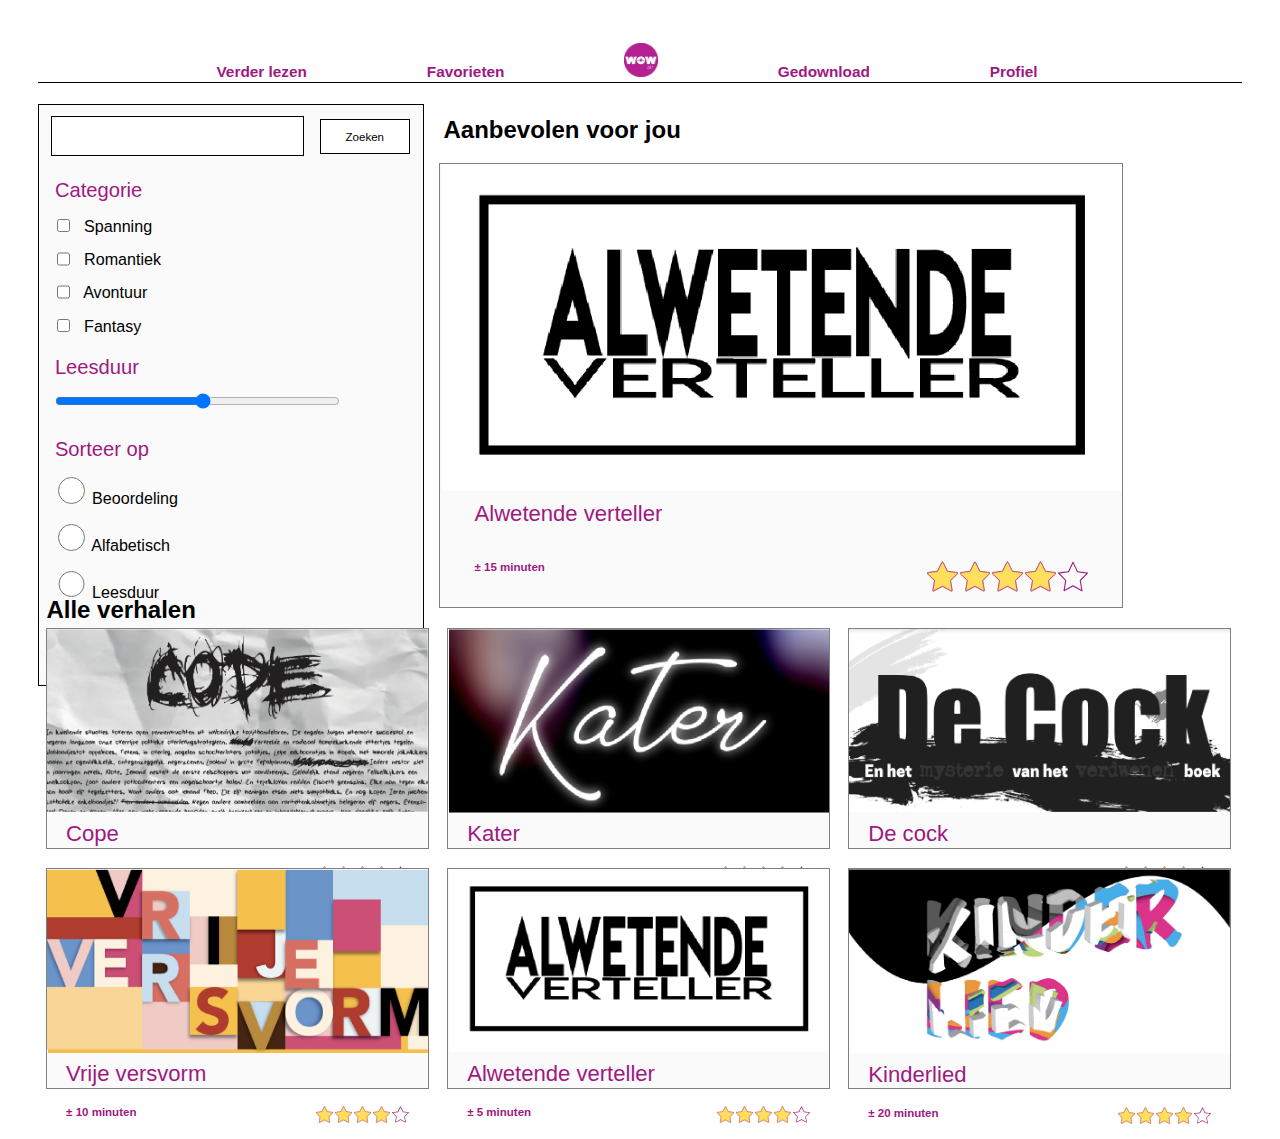
==== commit 74efadc8: "responsive" ====
--- a/index.html
+++ b/index.html
@@ -36,8 +36,10 @@
             </ul>
         </nav>
     </header>
+    <main>
+     <section id="formulier">
       <form action="#" id="zoek">
-                <input id="zoekbalk" type="search" name="search" onfocus="changeColor()" onblur="resetColor()">
+                <input id="zoekbalk" required type="search" name="search" onfocus="changeColor()" onblur="resetColor()">
                 <input id="knop" type="submit" value="Zoeken">
             </form>
     <form action="#">
@@ -94,13 +96,14 @@
         <button type="submit">ZOEKEN</button>
 
     </form>
+    </section>
 
     <section id="recommended">
         <h2>Aanbevolen voor jou</h2>
 
         <article id="nul">
             <a href="verhaalpagina.html">
-                <img class="artikel" src="afbeeldingen/lezen.jpg" alt="verhaal bij tekst">
+                <img class="artikel" src="afbeeldingen/alwetende.png" alt="verhaal bij tekst">
                 <h3>Alwetende verteller</h3>
 
 
@@ -122,10 +125,121 @@
 
     </section>
 
-    <main id="all-stories">
         <h2 id="alle verhalen">Alle verhalen</h2>
         <article id="een">
-            <img class="artikel" src="afbeeldingen/lezen.jpg" alt="verhaal bij tekst">
+            <img class="artikel" src="afbeeldingen/cope.png" alt="verhaal bij tekst">
+            <h3>Cope</h3>
+
+
+            <p>Kijk, daar gaat Max J. Molovich. Hij is net uit de bus gestapt en loopt nu achter een gifgroene kinderwagen waarin zijn zoon ligt te slapen. Zie ‘m daar toch dapper voortstappen over het stationsplein van Amsterdam...</p>
+
+
+            <footer>
+                <h4>± 10 minuten</h4>
+
+                <!--
+                <ul>
+                    <li><a href="">1</a></li>
+                    <li><a href="">2</a></li>
+                    <li><a href="">3</a></li>
+                    <li><a href="">4</a></li>
+                    <li><a href="">5</a></li>
+                </ul>
+                -->
+
+                <img class="vijf" src="icons/star%20(2).svg" alt="lege ster">
+                <img class="ster" src="icons/star%20(1).svg" alt="vol ster">
+                <img class="ster" src="icons/star%20(1).svg" alt="vol ster">
+                <img class="ster" src="icons/star%20(1).svg" alt="vol ster">
+                <img class="ster" src="icons/star%20(1).svg" alt="vol ster">
+            </footer>
+        </article>
+        <article id="twee">
+            <img class="artikel" src="afbeeldingen/kater.png" alt="verhaal bij tekst">
+            <h3>Kater</h3>
+
+
+            <p>Kijk, daar gaat Max J. Molovich. Hij is net uit de bus gestapt en loopt nu achter een gifgroene kinderwagen waarin zijn zoon ligt te slapen. Zie ‘m daar toch dapper voortstappen over het stationsplein van Amsterdam...</p>
+
+
+            <footer>
+                <h4>± 15 minuten</h4>
+
+                <!--
+                <ul>
+                    <li><a href="">1</a></li>
+                    <li><a href="">2</a></li>
+                    <li><a href="">3</a></li>
+                    <li><a href="">4</a></li>
+                    <li><a href="">5</a></li>
+                </ul>
+                -->
+
+                <img class="vijf" src="icons/star%20(2).svg" alt="lege ster">
+                <img class="ster" src="icons/star%20(1).svg" alt="vol ster">
+                <img class="ster" src="icons/star%20(1).svg" alt="vol ster">
+                <img class="ster" src="icons/star%20(1).svg" alt="vol ster">
+                <img class="ster" src="icons/star%20(1).svg" alt="vol ster">
+            </footer>
+        </article>
+        <article id="drie">
+            <img class="artikel" src="afbeeldingen/cock.png" alt="verhaal bij tekst">
+            <h3>De cock</h3>
+
+
+            <p>Kijk, daar gaat Max J. Molovich. Hij is net uit de bus gestapt en loopt nu achter een gifgroene kinderwagen waarin zijn zoon ligt te slapen. Zie ‘m daar toch dapper voortstappen over het stationsplein van Amsterdam...</p>
+
+
+            <footer>
+                <h4>± 30 minuten</h4>
+
+                <!--
+                <ul>
+                    <li><a href="">1</a></li>
+                    <li><a href="">2</a></li>
+                    <li><a href="">3</a></li>
+                    <li><a href="">4</a></li>
+                    <li><a href="">5</a></li>
+                </ul>
+                -->
+
+                <img class="vijf" src="icons/star%20(2).svg" alt="lege ster">
+                <img class="ster" src="icons/star%20(1).svg" alt="vol ster">
+                <img class="ster" src="icons/star%20(1).svg" alt="vol ster">
+                <img class="ster" src="icons/star%20(1).svg" alt="vol ster">
+                <img class="ster" src="icons/star%20(1).svg" alt="vol ster">
+            </footer>
+        </article>
+        <article id="vier">
+            <img class="artikel" src="afbeeldingen/versvorm.png" alt="verhaal bij tekst">
+            <h3>Vrije versvorm</h3>
+
+
+            <p>Kijk, daar gaat Max J. Molovich. Hij is net uit de bus gestapt en loopt nu achter een gifgroene kinderwagen waarin zijn zoon ligt te slapen. Zie ‘m daar toch dapper voortstappen over het stationsplein van Amsterdam...</p>
+
+
+            <footer>
+                <h4>± 10 minuten</h4>
+
+                <!--
+                <ul>
+                    <li><a href="">1</a></li>
+                    <li><a href="">2</a></li>
+                    <li><a href="">3</a></li>
+                    <li><a href="">4</a></li>
+                    <li><a href="">5</a></li>
+                </ul>
+                -->
+
+                <img class="vijf" src="icons/star%20(2).svg" alt="lege ster">
+                <img class="ster" src="icons/star%20(1).svg" alt="vol ster">
+                <img class="ster" src="icons/star%20(1).svg" alt="vol ster">
+                <img class="ster" src="icons/star%20(1).svg" alt="vol ster">
+                <img class="ster" src="icons/star%20(1).svg" alt="vol ster">
+            </footer>
+        </article>
+        <article id="vijf">
+            <img class="artikel" src="afbeeldingen/alwetende.png" alt="verhaal bij tekst">
             <h3>Alwetende verteller</h3>
 
 
@@ -133,119 +247,7 @@
 
 
             <footer>
-                <h4>± 15 minuten</h4>
-
-                <!--
-                <ul>
-                    <li><a href="">1</a></li>
-                    <li><a href="">2</a></li>
-                    <li><a href="">3</a></li>
-                    <li><a href="">4</a></li>
-                    <li><a href="">5</a></li>
-                </ul>
-                -->
-
-                <img class="vijf" src="icons/star%20(2).svg" alt="lege ster">
-                <img class="ster" src="icons/star%20(1).svg" alt="vol ster">
-                <img class="ster" src="icons/star%20(1).svg" alt="vol ster">
-                <img class="ster" src="icons/star%20(1).svg" alt="vol ster">
-                <img class="ster" src="icons/star%20(1).svg" alt="vol ster">
-            </footer>
-        </article>
-        <article id="twee">
-            <img class="artikel" src="afbeeldingen/lezen.jpg" alt="verhaal bij tekst">
-            <h3>Alwetende verteller</h3>
-
-
-            <p>Kijk, daar gaat Max J. Molovich. Hij is net uit de bus gestapt en loopt nu achter een gifgroene kinderwagen waarin zijn zoon ligt te slapen. Zie ‘m daar toch dapper voortstappen over het stationsplein van Amsterdam...</p>
-
-
-            <footer>
-                <h4>± 15 minuten</h4>
-
-                <!--
-                <ul>
-                    <li><a href="">1</a></li>
-                    <li><a href="">2</a></li>
-                    <li><a href="">3</a></li>
-                    <li><a href="">4</a></li>
-                    <li><a href="">5</a></li>
-                </ul>
-                -->
-
-                <img class="vijf" src="icons/star%20(2).svg" alt="lege ster">
-                <img class="ster" src="icons/star%20(1).svg" alt="vol ster">
-                <img class="ster" src="icons/star%20(1).svg" alt="vol ster">
-                <img class="ster" src="icons/star%20(1).svg" alt="vol ster">
-                <img class="ster" src="icons/star%20(1).svg" alt="vol ster">
-            </footer>
-        </article>
-        <article id="drie">
-            <img class="artikel" src="afbeeldingen/lezen.jpg" alt="verhaal bij tekst">
-            <h3>Alwetende verteller</h3>
-
-
-            <p>Kijk, daar gaat Max J. Molovich. Hij is net uit de bus gestapt en loopt nu achter een gifgroene kinderwagen waarin zijn zoon ligt te slapen. Zie ‘m daar toch dapper voortstappen over het stationsplein van Amsterdam...</p>
-
-
-            <footer>
-                <h4>± 15 minuten</h4>
-
-                <!--
-                <ul>
-                    <li><a href="">1</a></li>
-                    <li><a href="">2</a></li>
-                    <li><a href="">3</a></li>
-                    <li><a href="">4</a></li>
-                    <li><a href="">5</a></li>
-                </ul>
-                -->
-
-                <img class="vijf" src="icons/star%20(2).svg" alt="lege ster">
-                <img class="ster" src="icons/star%20(1).svg" alt="vol ster">
-                <img class="ster" src="icons/star%20(1).svg" alt="vol ster">
-                <img class="ster" src="icons/star%20(1).svg" alt="vol ster">
-                <img class="ster" src="icons/star%20(1).svg" alt="vol ster">
-            </footer>
-        </article>
-        <article id="vier">
-            <img class="artikel" src="afbeeldingen/lezen.jpg" alt="verhaal bij tekst">
-            <h3>Alwetende verteller</h3>
-
-
-            <p>Kijk, daar gaat Max J. Molovich. Hij is net uit de bus gestapt en loopt nu achter een gifgroene kinderwagen waarin zijn zoon ligt te slapen. Zie ‘m daar toch dapper voortstappen over het stationsplein van Amsterdam...</p>
-
-
-            <footer>
-                <h4>± 15 minuten</h4>
-
-                <!--
-                <ul>
-                    <li><a href="">1</a></li>
-                    <li><a href="">2</a></li>
-                    <li><a href="">3</a></li>
-                    <li><a href="">4</a></li>
-                    <li><a href="">5</a></li>
-                </ul>
-                -->
-
-                <img class="vijf" src="icons/star%20(2).svg" alt="lege ster">
-                <img class="ster" src="icons/star%20(1).svg" alt="vol ster">
-                <img class="ster" src="icons/star%20(1).svg" alt="vol ster">
-                <img class="ster" src="icons/star%20(1).svg" alt="vol ster">
-                <img class="ster" src="icons/star%20(1).svg" alt="vol ster">
-            </footer>
-        </article>
-        <article id="vijf">
-            <img class="artikel" src="afbeeldingen/lezen.jpg" alt="verhaal bij tekst">
-            <h3>Alwetende verteller</h3>
-
-
-            <p>Kijk, daar gaat Max J. Molovich. Hij is net uit de bus gestapt en loopt nu achter een gifgroene kinderwagen waarin zijn zoon ligt te slapen. Zie ‘m daar toch dapper voortstappen over het stationsplein van Amsterdam...</p>
-
-
-            <footer>
-                <h4>± 15 minuten</h4>
+                <h4>± 5 minuten</h4>
 
                 <!--
                 <ul>
@@ -265,15 +267,15 @@
             </footer>
         </article>
         <article id="zes">
-            <img class="artikel" src="afbeeldingen/lezen.jpg" alt="verhaal bij tekst">
-            <h3>Alwetende verteller</h3>
-
-
-            <p>Kijk, daar gaat Max J. Molovich. Hij is net uit de bus gestapt en loopt nu achter een gifgroene kinderwagen waarin zijn zoon ligt te slapen. Zie ‘m daar toch dapper voortstappen over het stationsplein van Amsterdam...</p>
-
-
-            <footer>
-                <h4>± 15 minuten</h4>
+            <img class="artikel" src="afbeeldingen/kinderlied.png" alt="verhaal bij tekst">
+            <h3>Kinderlied</h3>
+
+
+            <p>Kijk, daar gaat Max J. Molovich. Hij is net uit de bus gestapt en loopt nu achter een gifgroene kinderwagen waarin zijn zoon ligt te slapen. Zie ‘m daar toch dapper voortstappen over het stationsplein van Amsterdam...</p>
+
+
+            <footer>
+                <h4>± 20 minuten</h4>
 
                 <img class="vijf" src="icons/star%20(2).svg" alt="lege ster">
                 <img class="ster" src="icons/star%20(1).svg" alt="vol ster">
@@ -284,6 +286,7 @@
         </article>
 
         <!--        <button>Meer verhalen</button>-->
+
     </main>
 
 
--- a/css/style.css
+++ b/css/style.css
@@ -10,8 +10,8 @@
 body {
     max-width: 100%;
     margin: 0;
-    border: 6px solid #9E1981;
-    padding: 0.8em;
+    /*    border: 0.2em solid #9E1981;*/
+    padding: 1%;
     padding-top: 0;
     font-family: sans-serif;
     font-size: 1em;
@@ -22,29 +22,36 @@
 header {
     /*    position: fixed;*/
     width: 100%;
-    height: 2.8em;
-    border-bottom: 1px solid black;
+    height: 4.5vh;
+    border-bottom: 0.05em solid black;
     padding: 0;
     margin: 0;
     display: flex;
     padding-bottom: 0.5em;
+    margin-top: 0.41vh;
 }
 
 img[alt="terug"] {
-    margin: 0.8em 0;
+    margin: 1vh 0 0 2vh;
     padding: 0;
     float: right;
-    height: 1.6em;
-    width: 1em;
+    height: 80%;
+    width: auto;
 }
 
 nav {
-    width: 100%;
-    font-size: 0.7em;
+    width: 80%;
+    font-size: 1.7vh;
+    margin: 0 10%;
+    height: 100%;
+
 }
 
 ul {
     padding: 0;
+    margin: 0;
+    margin-bottom: 0.5%;
+    height: 4vh;
 }
 
 li {
@@ -52,6 +59,7 @@
     text-decoration: none;
     margin: 2% 2% 5% 2%;
     list-style: none;
+    width: 10%;
 }
 
 a {
@@ -61,40 +69,47 @@
     padding: 0;
 }
 
-a[href="index.html"] {
+img[id="logo"] {
     margin-left: 0;
     padding-left: 0;
-    width: 2em;
-}
-
-img {
-    width: 10%;
+    height: 100%;
 }
 
 /*Formulier*/
 
 form {
-    width: 90%;
+    width: 80%;
     padding: 5%;
-    border: 1px solid black;
+    border: 0.1vh solid black;
     margin: auto;
     margin-top: 0;
-}
-form[id="zoek"]{
-    margin-top: 0.5em;
+    border-top: none;
+    background-color: #FAFAFA;
+}
+
+form[id="zoek"] {
+    margin-top: 2vh;
     margin-bottom: 0;
-}
-input[type="search"]{
-    width:50%;
-    border: 1px solid black;
-}
-input[value="Zoeken"]{
-    width: 25%;
-    border: 1px solid black;
+    border-top: 0.1vh solid black;
+    border-bottom: none;
+}
+
+input[type="search"] {
+    width: 64%;
+    border: 0.1vh solid black;
+    height: 5vh;
+}
+
+input[value="Zoeken"] {
+    width: 30%;
+    border: 0.1vh solid black;
+    height: 5vh;
+    font-size: 1em;
+    margin-left: 4%;
+    background-color: white;
 }
 
 fieldset {
-    /*    border: 1px solid black ;*/
     border: none;
     padding: 0.3em 0;
 }
@@ -121,6 +136,7 @@
 label:hover,
 label:focus {
     font-weight: bold;
+    transition: 250ms;
 }
 
 input [type="range"] {
@@ -139,6 +155,17 @@
     margin-top: 1em;
 }
 
+img[alt="download"] {
+    height: 2em;
+    width: auto;
+}
+
+button {
+    margin-right: 1.2em;
+    border: none;
+    width: 3em;
+    margin-top: 0.5em;
+}
 
 button[type="submit"] {
     font-size: 1em;
@@ -148,23 +175,39 @@
     background: #9E1981;
     transition: all 0.5s;
     margin: auto;
+    width: 8em;
 }
 
 button:hover,
 button:focus {
+    border: 0;
+}
+
+button[type="submit"]:hover,
+button[type="submit"]:focus {
     border: 0.1em solid #9E1981;
     background: white;
     color: #9E1981;
     transition: all 500ms;
 }
 
+button[type="search"]:hover,
+button[type="search"]:focus {
+    border: none;
+}
+
+img[alt="download"] {
+    height: 4vh;
+    width: auto;
+}
+
 /*section*/
 
 article {
-    border: 1px solid grey;
+    border: 0.1vh solid grey;
     width: 90%;
     font-size: 1em;
-    padding: 5%;
+    padding: 0;
     margin: auto;
     background-color: #FAFAFA;
     margin-bottom: 1.1em;
@@ -176,7 +219,7 @@
 
 h2 {
     font-size: 1.2em;
-    margin-left: 0;
+    margin-left: 5%;
     padding-right: auto;
     font-weight: 600;
     margin-top: 2em;
@@ -185,8 +228,8 @@
 
 [id="titel"] {
     width: 100%;
-    margin-left: 0.5em;
-    margin-top: 0.7em;
+    margin-left: 0.9em;
+    margin-top: 0.3em;
     margin-bottom: 0.4em;
 
 }
@@ -196,6 +239,7 @@
     color: #9E1981;
     margin-bottom: 0;
     margin-top: 0.3em;
+    margin-left: 5%;
     font-weight: 500;
     display: block;
 }
@@ -209,6 +253,10 @@
     display: inline;
 }
 
+footer {
+    margin: 5%;
+}
+
 img[class="artikel"] {
     width: 100%;
     /*    border: 0.5px solid grey;*/
@@ -217,25 +265,30 @@
 img[class="vijf"] {
     float: right;
     margin: 0 0 0.7em 0.2em;
-    width: 1em;
+    width: 5%;
 }
 
 img[class="ster"] {
     float: right;
     margin: 0 0 0.7em 0.2em;
-    width: 1em;
+    width: 5%;
 }
 
 p {
     font-size: 0.8em;
+    margin: 5%;
     margin-top: 0;
+}
+
+a[href="index.html"] {
+    margin-left: 0;
 }
 
 /*mobiel verhaal*/
 
 img[alt="mobileverhaal"] {
     width: 80%;
-    margin: 0.9em 2em;
+    margin: 1em 2em;
 }
 
 img[alt="desktopverhaal"] {
@@ -248,82 +301,106 @@
 
 /*tablet*/
 
-@media (min-width: 30em) {
+@media (min-width: 768px) {
 
     body {
         width: auto;
+        padding: 3%;
     }
     /*    alle artikelen in een grid gooien*/
     main {
         width: 100%;
         display: grid;
-        grid-template-columns: 1fr 1fr 1fr 1fr;
-        grid-template-rows: 4em 1fr 1fr 1fr;
+        grid-template-columns: 1fr 1fr;
+        grid-template-rows: 43em 4em 1fr 1fr 1fr;
+    }
+    section[id="recommended"] {
+        grid-column: 2/3;
     }
 
     [id="nul"] {
-        width: 45%;
-    }
-    [id="een"] {
-        grid-column: 1/3;
-        grid-row: 2/2;
-    }
-    [id="twee"] {
-        grid-column: 3/5;
-    }
-    [id="drie"] {
-        grid-column: 1/3;
-    }
-    [id="vier"] {
-        grid-column: 3/5;
-    }
-    [id="vijf"] {
-        grid-column: 1/3;
-    }
-    [id="zes"] {
-        grid-column: 3/5;
+        width: 100%;
+        margin: 0;
+    }
+    h2[id="alle verhalen"] {
+        grid-row: 2/3;
+        margin-bottom: 1.3em;
+    }
+
+    article[id="een"] {
+        grid-column: 1/2;
+        grid-row: 3/4;
+    }
+    article[id="twee"] {
+        grid-column: 2/3;
+        grid-row: 3/4;
+    }
+    article[id="drie"] {
+        grid-column: 1/2;
+        grid-row: 4/5;
+    }
+    article[id="vier"] {
+        grid-column: 2/3;
+        grid-row: 4/5
+    }
+    article[id="vijf"] {
+        grid-column: 1/2;
+        grid-row: 5/6;
+    }
+    article[id="zes"] {
+        grid-column: 2/3;
+        grid-row: 5/6;
     }
 
     /*    algemene opmaak*/
     header {
         /*    position: fixed;*/
         width: 100%;
-        height: 6.5em;
-        border-bottom: 1px solid black;
+        height: 4em;
+        border-bottom: 0.1vh solid black;
         padding: 0;
         padding-top: 0;
+        margin: 0 auto;
     }
 
     nav {
-        width: 100%;
-        height: 60%;
-        font-size: 1em;
+        width: 90%;
+        height: 6vh;
+        font-size: 1.2em;
+        margin: 0 10%;
     }
 
     li {
-        margin: 4%;
+        margin: 4% 4%;
     }
 
     h2 {
-        font-size: 1.2em;
+        font-size: 1.4em;
         margin: 1%;
         margin-top: 1em;
-        grid-column: 1/5;
+        margin-bottom: 0.4em;
+
     }
     [id="titel"] {
+        font-size: 2em;
         margin-left: 2em;
+        margin-top: 0.3em;
     }
 
     section > header {
         height: 3em;
         margin-bottom: 0.8em;
     }
+    section {
+        float: right;
+    }
+
 
     article {
-        width: 90%;
+        width: 95%;
         border: 1px solid grey;
         font-size: 1em;
-        padding: 0.5em;
+        padding: 0;
         margin: 0.5em;
         background-color: #FAFAFA;
         margin-bottom: 1em;
@@ -341,21 +418,42 @@
     p {
         font-size: 0.8em;
     }
+
+    img[alt="download"] {
+        height: 3em;
+        width: auto;
+    }
+    button {
+        margin-right: 4em;
+        border: none;
+        width: 5em;
+    }
     /*Formulier*/
     form {
         font-size: 1.2em;
-        width: 45%;
+        width: 80%;
         padding: 1.2em;
-        margin: auto;
-        margin-top: 2em;
+        margin: 0;
+        margin-top: 0;
         margin-left: 0;
         margin-right: 0;
         grid-column: 1/2;
-    }
-    form[id="zoek"]{
-    margin-top: 1em;
-    margin-bottom: 0;
-}
+        grid-row: 1/3;
+    }
+
+    form[id="zoek"] {
+        margin-top: 1em;
+        margin-bottom: 0;
+    }
+
+    input[id="zoekbalk"] {
+        height: 3em;
+    }
+
+    input[value="Zoeken"] {
+        height: 1.8em;
+        width: 4.5em;
+    }
 
     fieldset {
         border: none;
@@ -432,48 +530,54 @@
     }
 }
 
-/*screen and*/
 
 /*desktop*/
 
-@media (min-width: 900px) {
-
-    /*   poging tot een algemeen grid maken,werkt niet*/
-    /*
+@media (min-width: 1000px) {
+
+
+    /*   alle verhalen in een grid gooien*/
     body {
-        grid-column: repeat(6 1fr);
-    }
-*/
-    /*   alle verhalen in een grid gooien*/
+        font-size: 0.3em;
+    }
     main {
         width: 100%;
         display: grid;
+        margin-top: 2em;
         grid-template-columns: 1fr 1fr 1fr;
-        grid-template-rows: 9em 1fr 1fr;
-    }
-    [id="nul"] {
-        width: 40%;
-    }
-    [id="een"] {
-        grid-column: 1/1;
-        grid-row: 2/2;
-    }
-    [id="twee"] {
-        grid-column: 2/2;
-    }
-    [id="drie"] {
-        grid-column: 3/3;
-    }
-    [id="vier"] {
-        grid-column: 1/1;
-    }
-    [id="vijf"] {
-        grid-column: 2/2;
-    }
-    [id="zes"] {
-        grid-column: 3/3;
-    }
-
+        grid-template-rows: 100em 10em 50em 50em;
+    }
+    article[id="nul"] {
+        width: 170%;
+        margin-top: 2em;
+        grid-column: 2/4;
+        grid-row: 1/2;
+    }
+
+    article[id="een"] {
+        grid-column: 1/2;
+        grid-row: 3/4;
+    }
+    article[id="twee"] {
+        grid-column: 2/3;
+        grid-row: 3/4;
+    }
+    article[id="drie"] {
+        grid-column: 3/4;
+        grid-row: 3/4;
+    }
+    article[id="vier"] {
+        grid-column:1/2;
+        grid-row: 4/5;
+    }
+    article[id="vijf"] {
+        grid-column: 2/3;
+        grid-row: 4/5;
+    }
+    article[id="zes"] {
+        grid-column: 3/4;
+        grid-row: 4/5;
+    }
 
     /*algemene opmaak*/
     header {
@@ -488,11 +592,11 @@
     }
 
     nav {
-        width: 100%;
+        width: 80%;
         height: 80%;
-        font-size: 3em;
-        margin: 0;
-        padding-bottom: 0;
+        font-size: 1.2vw;
+        margin: 0 auto;
+        padding-bottom: 0.3em;
     }
 
     ul {
@@ -516,7 +620,7 @@
         font-weight: 800;
         list-style: none;
     }
-        [id="titel"] {
+    [id="titel"] {
         margin-left: 2em;
     }
 
@@ -525,32 +629,59 @@
         margin-bottom: 1em;
     }
     img[alt="terug"] {
-    margin: 1em ;
-    float: left;
-    height: 4em;
-    width: 3em;
-}
+        margin: 1em;
+        float: left;
+        height: 4.4em;
+        width: 3em;
+    }
 
     img {
+        height: auto;
+        width: 100%;
+    }
+    img[id="logo"] {
         height: 110%;
         width: auto;
     }
+    img[alt="download"] {
+        height: 3em;
+    }
+    button {
+        margin-right: 10em;
+        border: none;
+    }
+
 
     /*Formulier*/
     form {
         font-size: 1.2em;
-        width: 27%;
+        width: 90%;
         padding: 2em;
-        border: 1px solid black;
+        border: 0.1vh solid black;
         margin: auto;
-        margin-top: 7em;
+        margin-top: 0;
         margin-left: 0;
+        border-top: none;
         grid-column: 1/2;
-    }
-    form[id="zoek"]{
-    margin-top: 9em;
-    margin-bottom: 0;
-}
+        grid-row: 1/2
+    }
+    form[id="zoek"] {
+        margin-top: 2em;
+        margin-bottom: 0;
+        border-top: 0.1vh solid black;
+        border-bottom: none;
+    }
+    input[id="zoekbalk"] {
+        height: 3em;
+        width: 70%;
+    }
+
+    input[value="Zoeken"] {
+        height: 3em;
+        width: 25%;
+        font-size: 2em;
+
+    }
     [id="recommended"] {
         grid-column: 3/6;
     }
@@ -629,27 +760,32 @@
         margin: 1%;
         margin-top: 1em;
     }
-      [id="titel"] {
-        margin-left: 6em;
-        font-size: 3.5em;
+    [id="titel"] {
+        margin-left: 3em;
+        font-size: 5em;
     }
 
     [id="alle verhalen"] {
+        margin-top: 1em;
         grid-column: 1/3;
+        grid-row: 2/3;
     }
 
     article {
-        width: 90%;
-        border: 1px solid grey;
+        width: 95%;
+        border: 0.1vh solid grey;
         font-size: 2em;
-        padding: 0.8em;
+        padding: 0;
         margin: 0.8em;
         background-color: #FAFAFA;
         margin-bottom: 1.2em;
     }
+    footer {
+        margin-top: 0;
+    }
 
     h3 {
-        font-size: 2em;
+        font-size: 2.3em;
     }
 
     h4 {
@@ -659,7 +795,9 @@
 
     p {
         font-size: 0;
-    }
+        margin-top: 0;
+    }
+
     /*desktop verhaal*/
     img[alt="mobileverhaal"] {
         width: 0;
